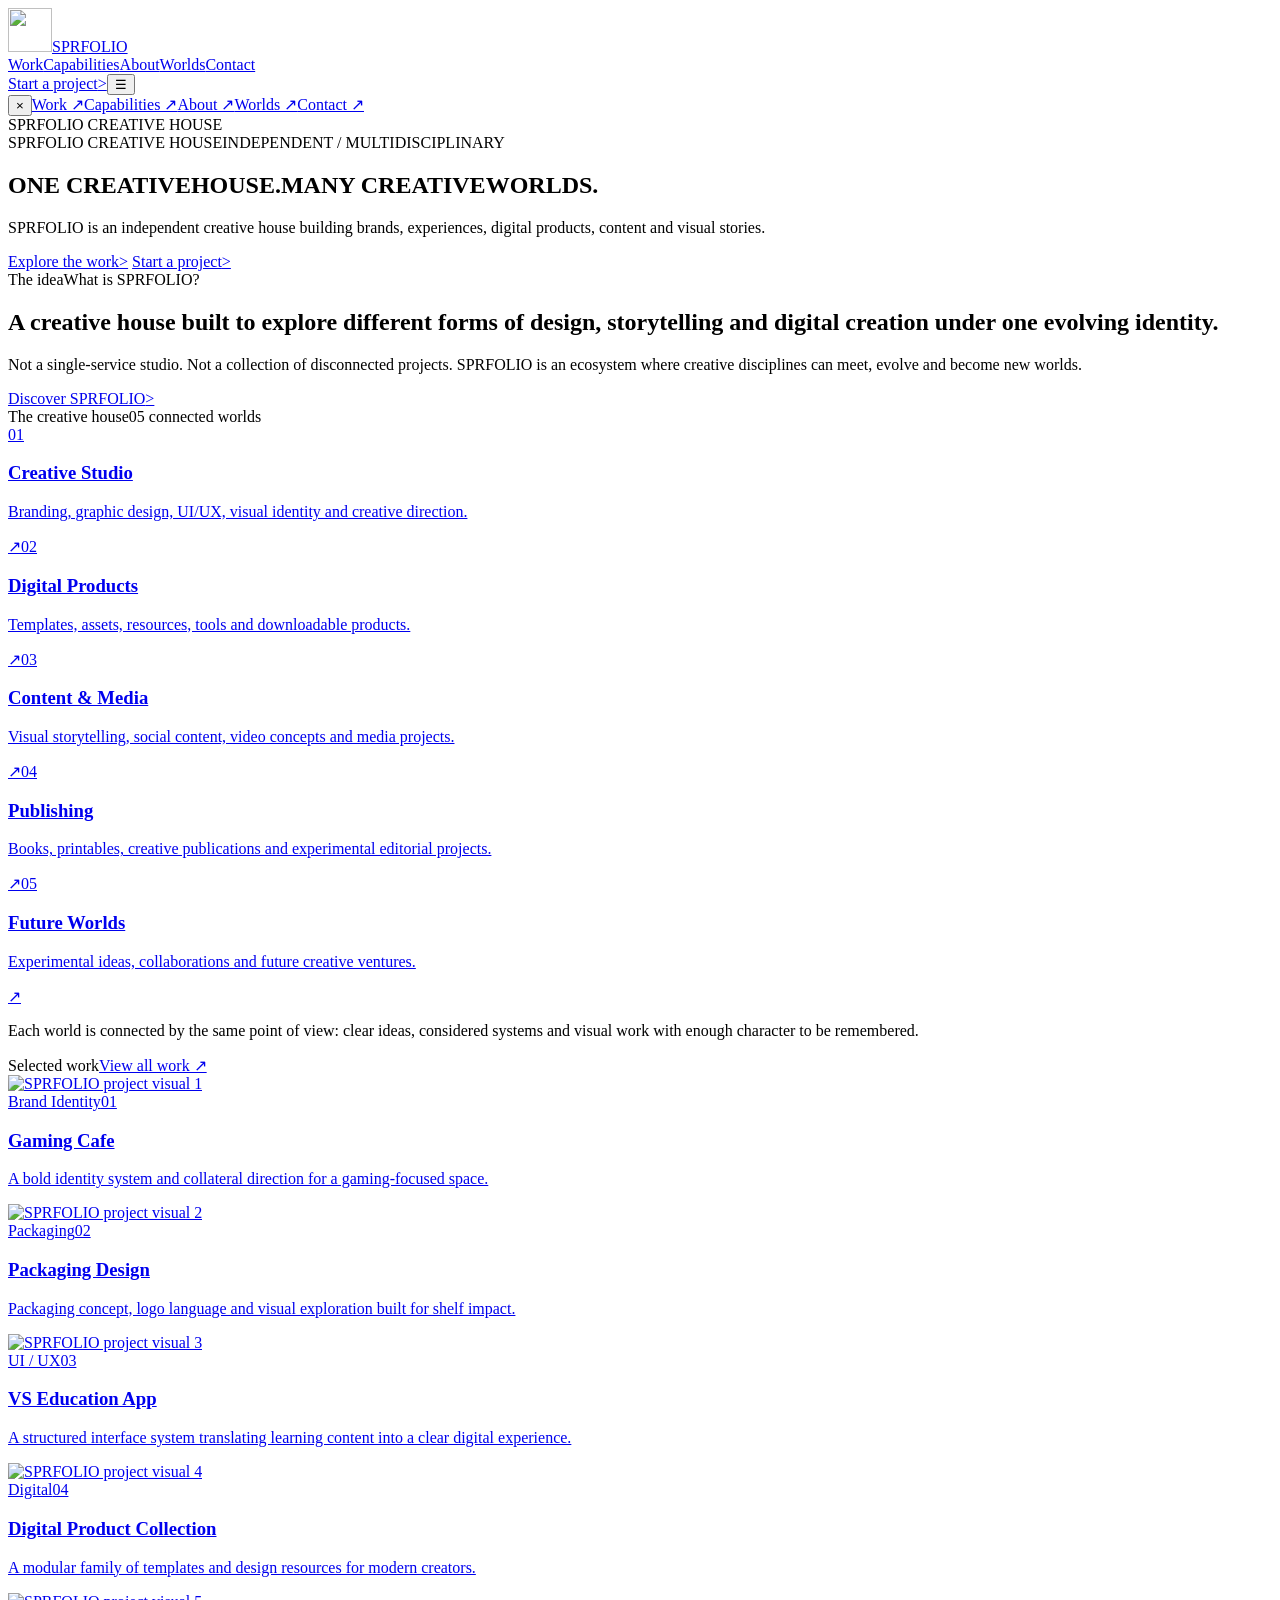
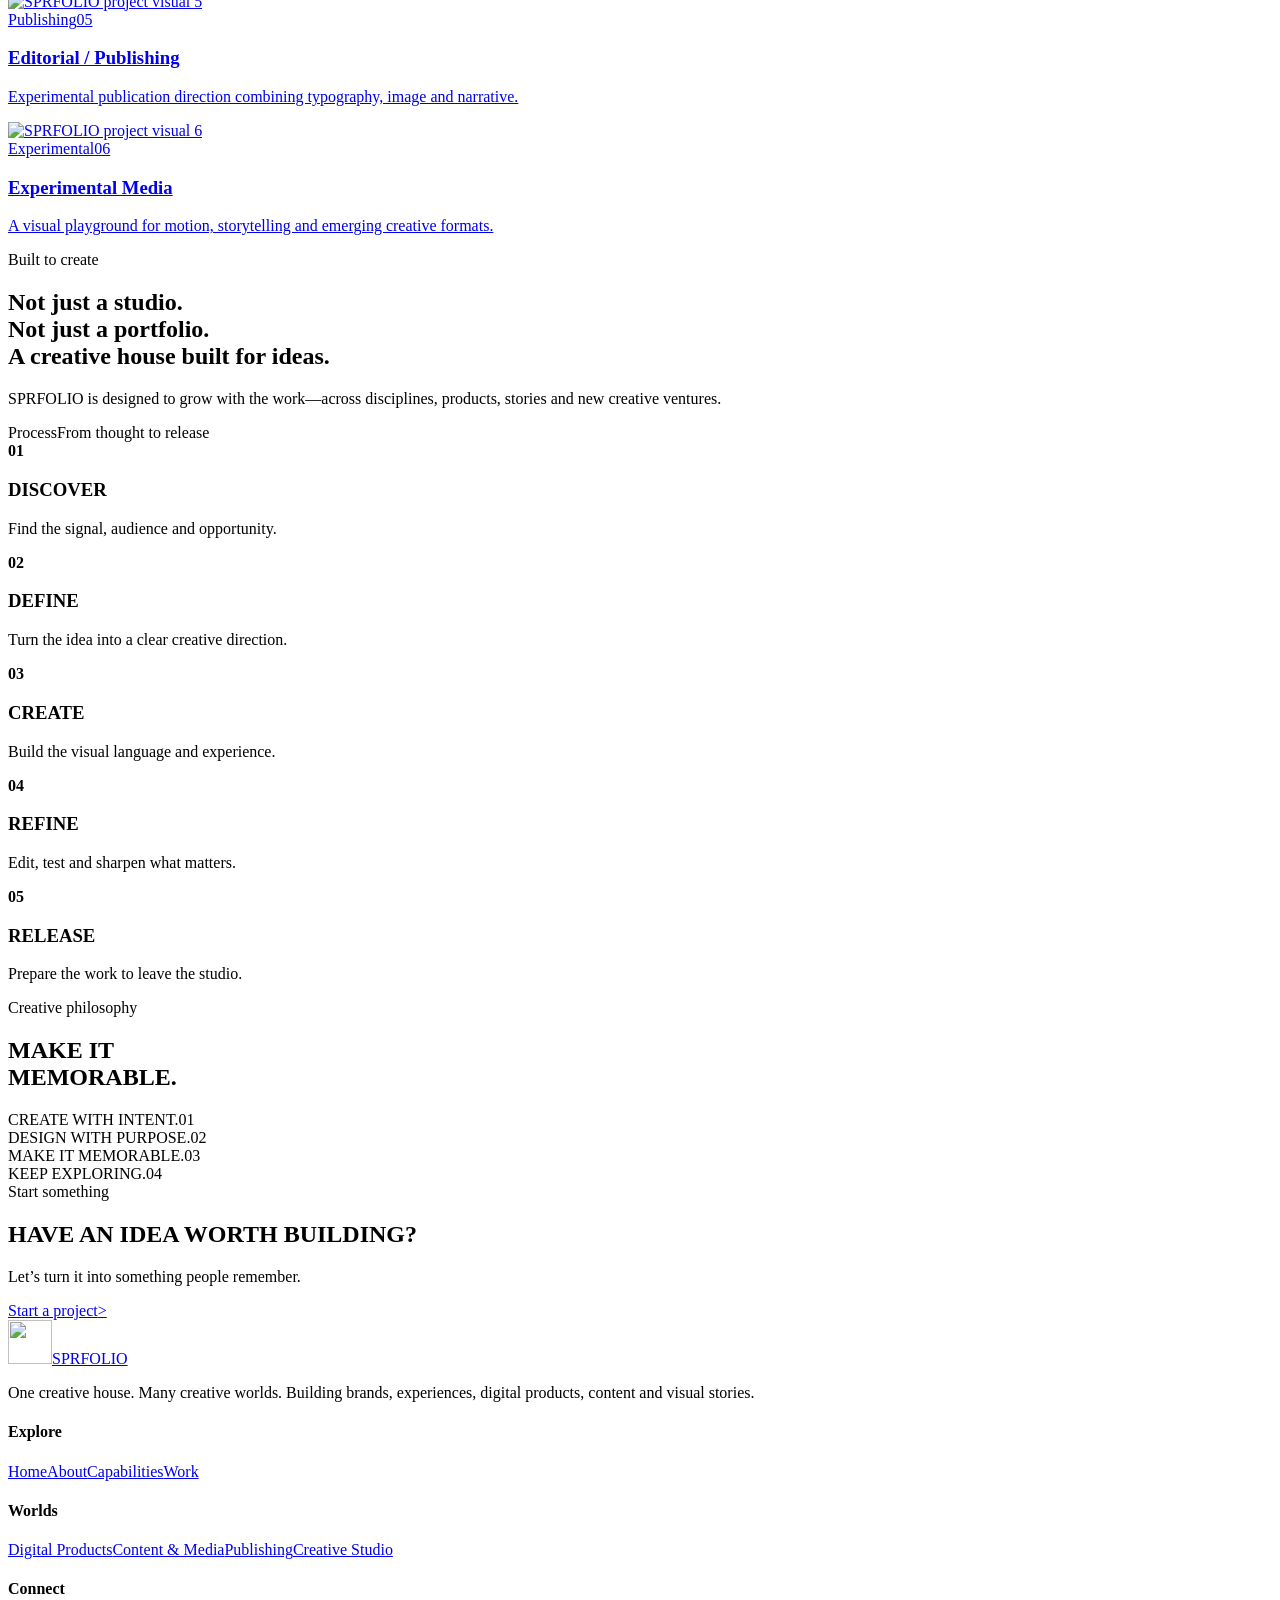
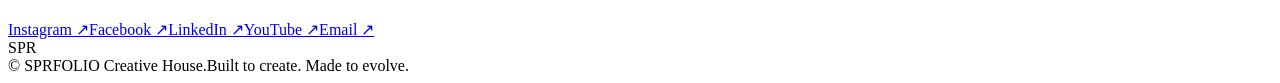
==== index.html @ c4e57b08 "Add files via upload" ====
<!doctype html><html lang="en"><head><meta charset="utf-8"><meta name="viewport" content="width=device-width,initial-scale=1"><meta name="color-scheme" content="light"><title>SPRFOLIO Creative House — Design, Digital, Content & Creative</title><meta name="description" content="SPRFOLIO is an independent creative house exploring branding, design, digital products, content, media and publishing."><meta property="og:title" content="SPRFOLIO Creative House — Design, Digital, Content & Creative"><meta property="og:description" content="SPRFOLIO is an independent creative house exploring branding, design, digital products, content, media and publishing."><meta property="og:type" content="website"><meta name="theme-color" content="#f6f2e9"><link rel="icon" type="image/png" href="assets/sprfolio-logo.png"><link rel="stylesheet" href="css/style.css"><link rel="stylesheet" href="css/responsive.css"><link rel="stylesheet" href="css/animations.css"><link rel="stylesheet" href="css/portfolio-theme.css"></head><body><header class="site-header"><div class="container"><nav class="nav-shell" aria-label="Primary navigation"><a class="brand" href="index.html" aria-label="SPRFOLIO home"><span class="brand-mark"><img src="assets/sprfolio-logo.png" alt="" width="44" height="44"></span><span>SPRFOLIO</span></a><div class="nav-links"><a href="work.html">Work</a><a href="services.html">Capabilities</a><a href="about.html">About</a><a href="digital-products.html">Worlds</a><a href="contact.html">Contact</a></div><a class="nav-cta" href="contact.html"><span>Start a project</span><span class="button-arrow" aria-hidden="true">&gt;</span></a><button class="menu-toggle" type="button" aria-controls="mobile-navigation" aria-label="Open navigation" aria-expanded="false">☰</button></nav></div></header><div class="menu-overlay" inert id="mobile-navigation" aria-label="Mobile navigation" aria-hidden="true"><button class="menu-close" type="button" aria-label="Close navigation"><span aria-hidden="true">×</span></button><a href="work.html">Work ↗</a><a href="services.html">Capabilities ↗</a><a href="about.html">About ↗</a><a href="digital-products.html">Worlds ↗</a><a href="contact.html">Contact ↗</a><div class="menu-small"><span>SPRFOLIO CREATIVE HOUSE</span><span data-email></span></div></div>
<main>
<section class="hero"><div class="hero-index" aria-hidden="true"><span class="hero-node"></span></div><div class="container"><div class="hero-copy"><div class="hero-meta"><span class="eyebrow">SPRFOLIO CREATIVE HOUSE</span><span class="eyebrow">INDEPENDENT / MULTIDISCIPLINARY</span></div><h1 class="display hero-title reveal"><span>ONE CREATIVE</span><span class="offset">HOUSE.</span><span>MANY CREATIVE</span><span class="offset">WORLDS.</span></h1><div class="hero-bottom reveal"><p class="hero-desc">SPRFOLIO is an independent creative house building brands, experiences, digital products, content and visual stories.</p><div><a class="button" href="work.html"><span>Explore the work</span><span class="button-arrow" aria-hidden="true">&gt;</span></a> <a class="button secondary" href="contact.html"><span>Start a project</span><span class="button-arrow" aria-hidden="true">&gt;</span></a></div></div></div></div></section>
<section class="section"><div class="container"><div class="kicker-row"><span class="eyebrow">The idea</span><span class="eyebrow">What is SPRFOLIO?</span></div><div class="section-heading reveal"><h2 class="headline">A creative house built to explore different forms of design, storytelling and digital creation under one evolving identity.</h2><p>Not a single-service studio. Not a collection of disconnected projects. SPRFOLIO is an ecosystem where creative disciplines can meet, evolve and become new worlds.</p><a class="button secondary" href="about.html"><span>Discover SPRFOLIO</span><span class="button-arrow" aria-hidden="true">&gt;</span></a></div></div></section>
<section class="section"><div class="container"><div class="kicker-row"><span class="eyebrow">The creative house</span><span class="eyebrow">05 connected worlds</span></div><div class="world-grid reveal"><a class="world" data-index="01" href="services.html"><span class="world-number">01</span><h3>Creative Studio</h3><p>Branding, graphic design, UI/UX, visual identity and creative direction.</p><span class="world-link">↗</span></a><a class="world" data-index="02" href="digital-products.html"><span class="world-number">02</span><h3>Digital Products</h3><p>Templates, assets, resources, tools and downloadable products.</p><span class="world-link">↗</span></a><a class="world" data-index="03" href="content-media.html"><span class="world-number">03</span><h3>Content & Media</h3><p>Visual storytelling, social content, video concepts and media projects.</p><span class="world-link">↗</span></a><a class="world" data-index="04" href="publishing.html"><span class="world-number">04</span><h3>Publishing</h3><p>Books, printables, creative publications and experimental editorial projects.</p><span class="world-link">↗</span></a><a class="world" data-index="05" href="about.html"><span class="world-number">05</span><h3>Future Worlds</h3><p>Experimental ideas, collaborations and future creative ventures.</p><span class="world-link">↗</span></a></div></div></section>
<section class="section section-note-wrap"><div class="container"><div class="section-note"><p>Each world is connected by the same point of view: clear ideas, considered systems and visual work with enough character to be remembered.</p></div></div></section>
<section class="section"><div class="container"><div class="kicker-row"><span class="eyebrow">Selected work</span><a class="eyebrow" href="work.html">View all work ↗</a></div><div class="work-grid reveal"><a class="project" href="work.html"><div class="project-visual"><img src="assets/work/gaming-cafe.svg" alt="SPRFOLIO project visual 1"></div><div class="project-top"><span class="label">Brand Identity</span><span class="label">01</span></div><div class="project-content"><h3>Gaming Cafe</h3><p>A bold identity system and collateral direction for a gaming-focused space.</p></div></a><a class="project" href="work.html"><div class="project-visual"><img src="assets/work/packaging.svg" alt="SPRFOLIO project visual 2"></div><div class="project-top"><span class="label">Packaging</span><span class="label">02</span></div><div class="project-content"><h3>Packaging Design</h3><p>Packaging concept, logo language and visual exploration built for shelf impact.</p></div></a><a class="project" href="work.html"><div class="project-visual"><img src="assets/work/vs-education.svg" alt="SPRFOLIO project visual 3"></div><div class="project-top"><span class="label">UI / UX</span><span class="label">03</span></div><div class="project-content"><h3>VS Education App</h3><p>A structured interface system translating learning content into a clear digital experience.</p></div></a><a class="project" href="work.html"><div class="project-visual"><img src="assets/work/digital-product.svg" alt="SPRFOLIO project visual 4"></div><div class="project-top"><span class="label">Digital</span><span class="label">04</span></div><div class="project-content"><h3>Digital Product Collection</h3><p>A modular family of templates and design resources for modern creators.</p></div></a><a class="project" href="work.html"><div class="project-visual"><img src="assets/work/publishing.svg" alt="SPRFOLIO project visual 5"></div><div class="project-top"><span class="label">Publishing</span><span class="label">05</span></div><div class="project-content"><h3>Editorial / Publishing</h3><p>Experimental publication direction combining typography, image and narrative.</p></div></a><a class="project" href="work.html"><div class="project-visual"><img src="assets/work/experimental.svg" alt="SPRFOLIO project visual 6"></div><div class="project-top"><span class="label">Experimental</span><span class="label">06</span></div><div class="project-content"><h3>Experimental Media</h3><p>A visual playground for motion, storytelling and emerging creative formats.</p></div></a></div></div></section>
<section class="statement"><div class="container"><span class="eyebrow">Built to create</span><h2>Not just a studio.<br>Not just a portfolio.<br>A creative house built for ideas.</h2><p>SPRFOLIO is designed to grow with the work—across disciplines, products, stories and new creative ventures.</p></div></section>
<section class="section"><div class="container"><div class="kicker-row"><span class="eyebrow">Process</span><span class="eyebrow">From thought to release</span></div><div class="process reveal"><div class="process-step"><strong>01</strong><h3>DISCOVER</h3><p>Find the signal, audience and opportunity.</p></div><div class="process-step"><strong>02</strong><h3>DEFINE</h3><p>Turn the idea into a clear creative direction.</p></div><div class="process-step"><strong>03</strong><h3>CREATE</h3><p>Build the visual language and experience.</p></div><div class="process-step"><strong>04</strong><h3>REFINE</h3><p>Edit, test and sharpen what matters.</p></div><div class="process-step"><strong>05</strong><h3>RELEASE</h3><p>Prepare the work to leave the studio.</p></div></div></div></section>
<section class="section"><div class="container"><div class="principles"><div><span class="eyebrow">Creative philosophy</span><h2 class="headline principle-heading">MAKE IT<br>MEMORABLE.</h2></div><div class="principle-list reveal"><div class="principle">CREATE WITH INTENT.<span>01</span></div><div class="principle">DESIGN WITH PURPOSE.<span>02</span></div><div class="principle">MAKE IT MEMORABLE.<span>03</span></div><div class="principle">KEEP EXPLORING.<span>04</span></div></div></div></div></section>
<section class="cta"><div class="container"><div class="cta-inner"><div><span class="eyebrow">Start something</span><h2>HAVE AN IDEA WORTH BUILDING?</h2></div><div><p>Let’s turn it into something people remember.</p><a class="button" href="contact.html"><span>Start a project</span><span class="button-arrow" aria-hidden="true">&gt;</span></a></div></div></div></section></main><footer class="site-footer"><div class="container"><div class="footer-grid"><div class="footer-brand"><a class="brand" href="index.html"><span class="brand-mark"><img src="assets/sprfolio-logo.png" alt="" width="44" height="44"></span><span>SPRFOLIO</span></a><p>One creative house. Many creative worlds. Building brands, experiences, digital products, content and visual stories.</p></div><div class="footer-col"><h4>Explore</h4><a href="index.html">Home</a><a href="about.html">About</a><a href="services.html">Capabilities</a><a href="work.html">Work</a></div><div class="footer-col"><h4>Worlds</h4><a href="digital-products.html">Digital Products</a><a href="content-media.html">Content & Media</a><a href="publishing.html">Publishing</a><a href="services.html">Creative Studio</a></div><div class="footer-col"><h4>Connect</h4><a data-social="instagram" href="https://www.instagram.com/sprfolio/" target="_blank" rel="noopener noreferrer" aria-label="SPRFOLIO on Instagram (@sprfolio)">Instagram ↗</a><a data-social="facebook" href="https://www.facebook.com/profile.php?id=61594658203711" target="_blank" rel="noopener noreferrer">Facebook ↗</a><a data-social="linkedin" href="https://www.linkedin.com/in/spr-folio-50094443b/" target="_blank" rel="noopener noreferrer">LinkedIn ↗</a><a data-social="youtube" href="https://www.youtube.com/@SPRFOLIO" target="_blank" rel="noopener noreferrer">YouTube ↗</a><a href="mailto:thesprfolio@gmail.com" data-email aria-label="Email SPRFOLIO">Email ↗</a></div></div><div class="footer-signature" aria-hidden="true">SPR</div><div class="footer-bottom"><span>© <span data-year></span> SPRFOLIO Creative House.</span><span>Built to create. Made to evolve.</span></div></div></footer>
<script src="js/main.js" defer></script><script src="js/navigation.js" defer></script></body></html>
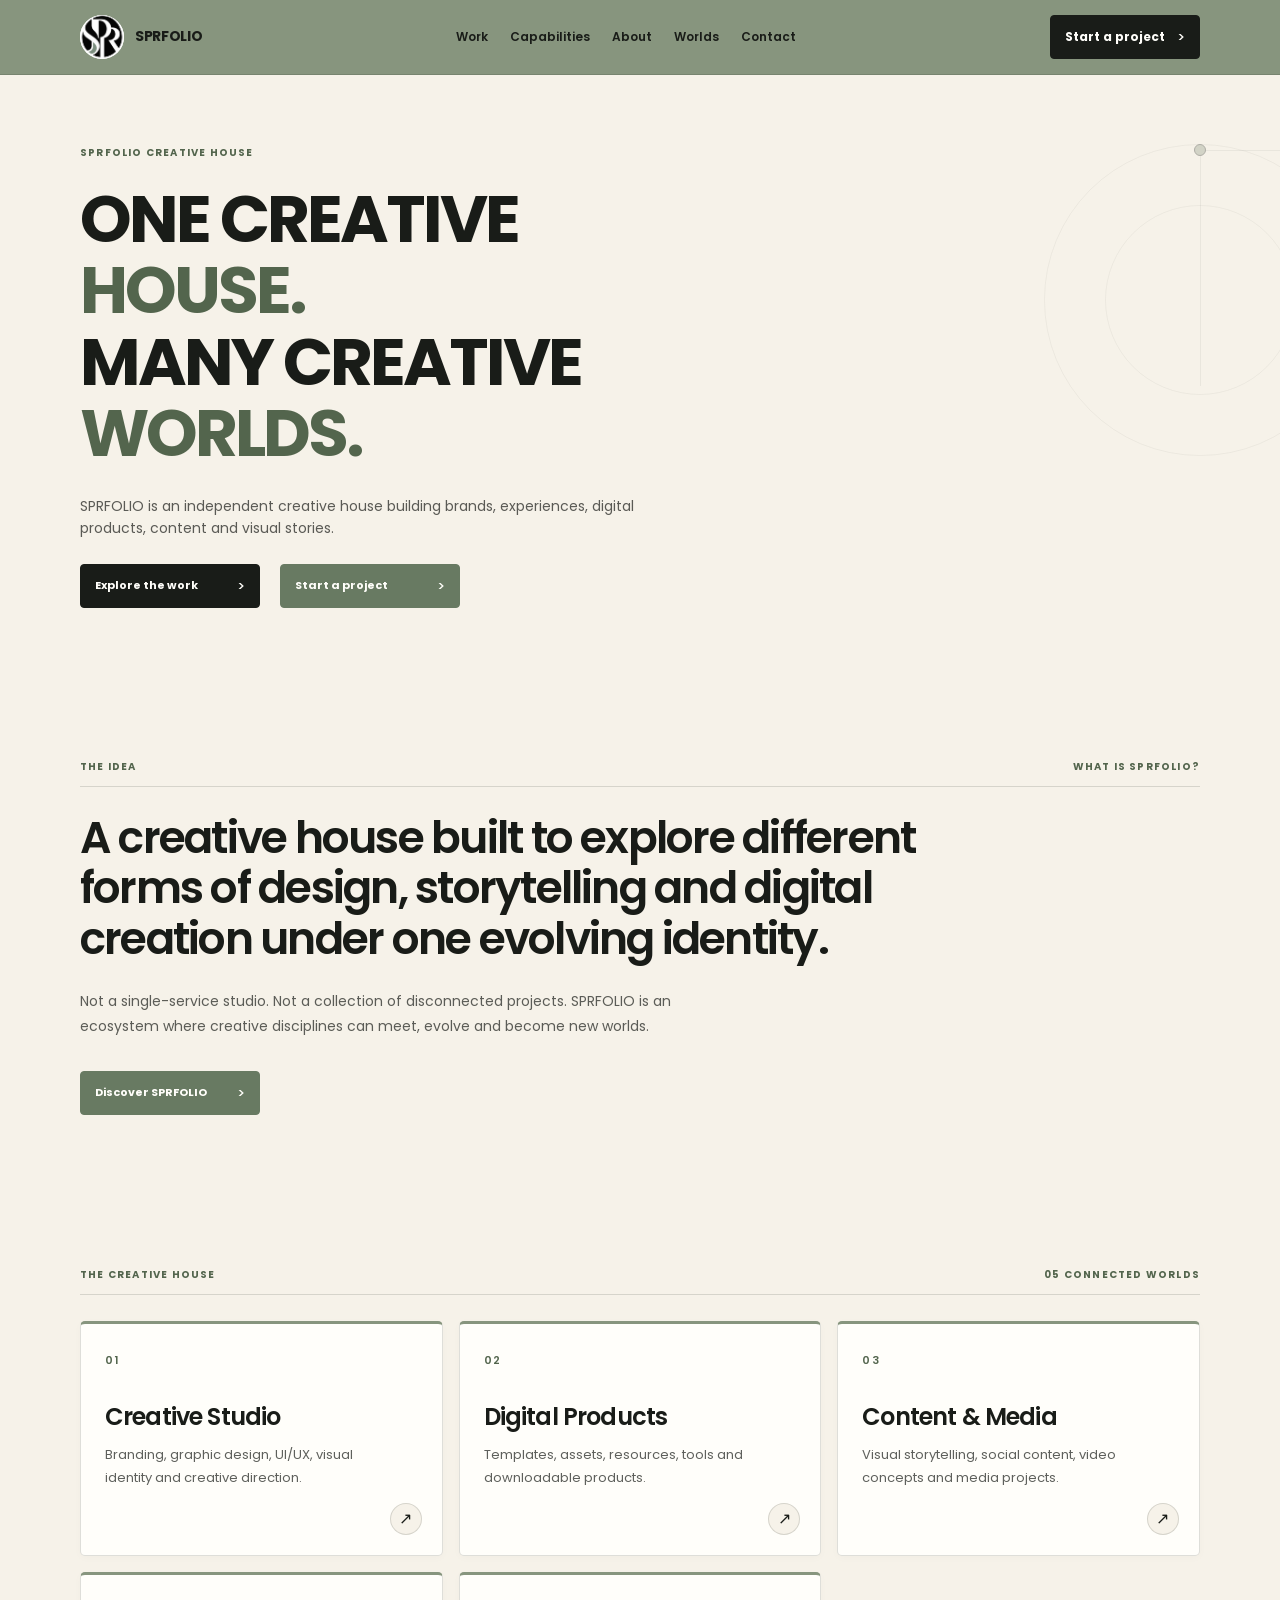
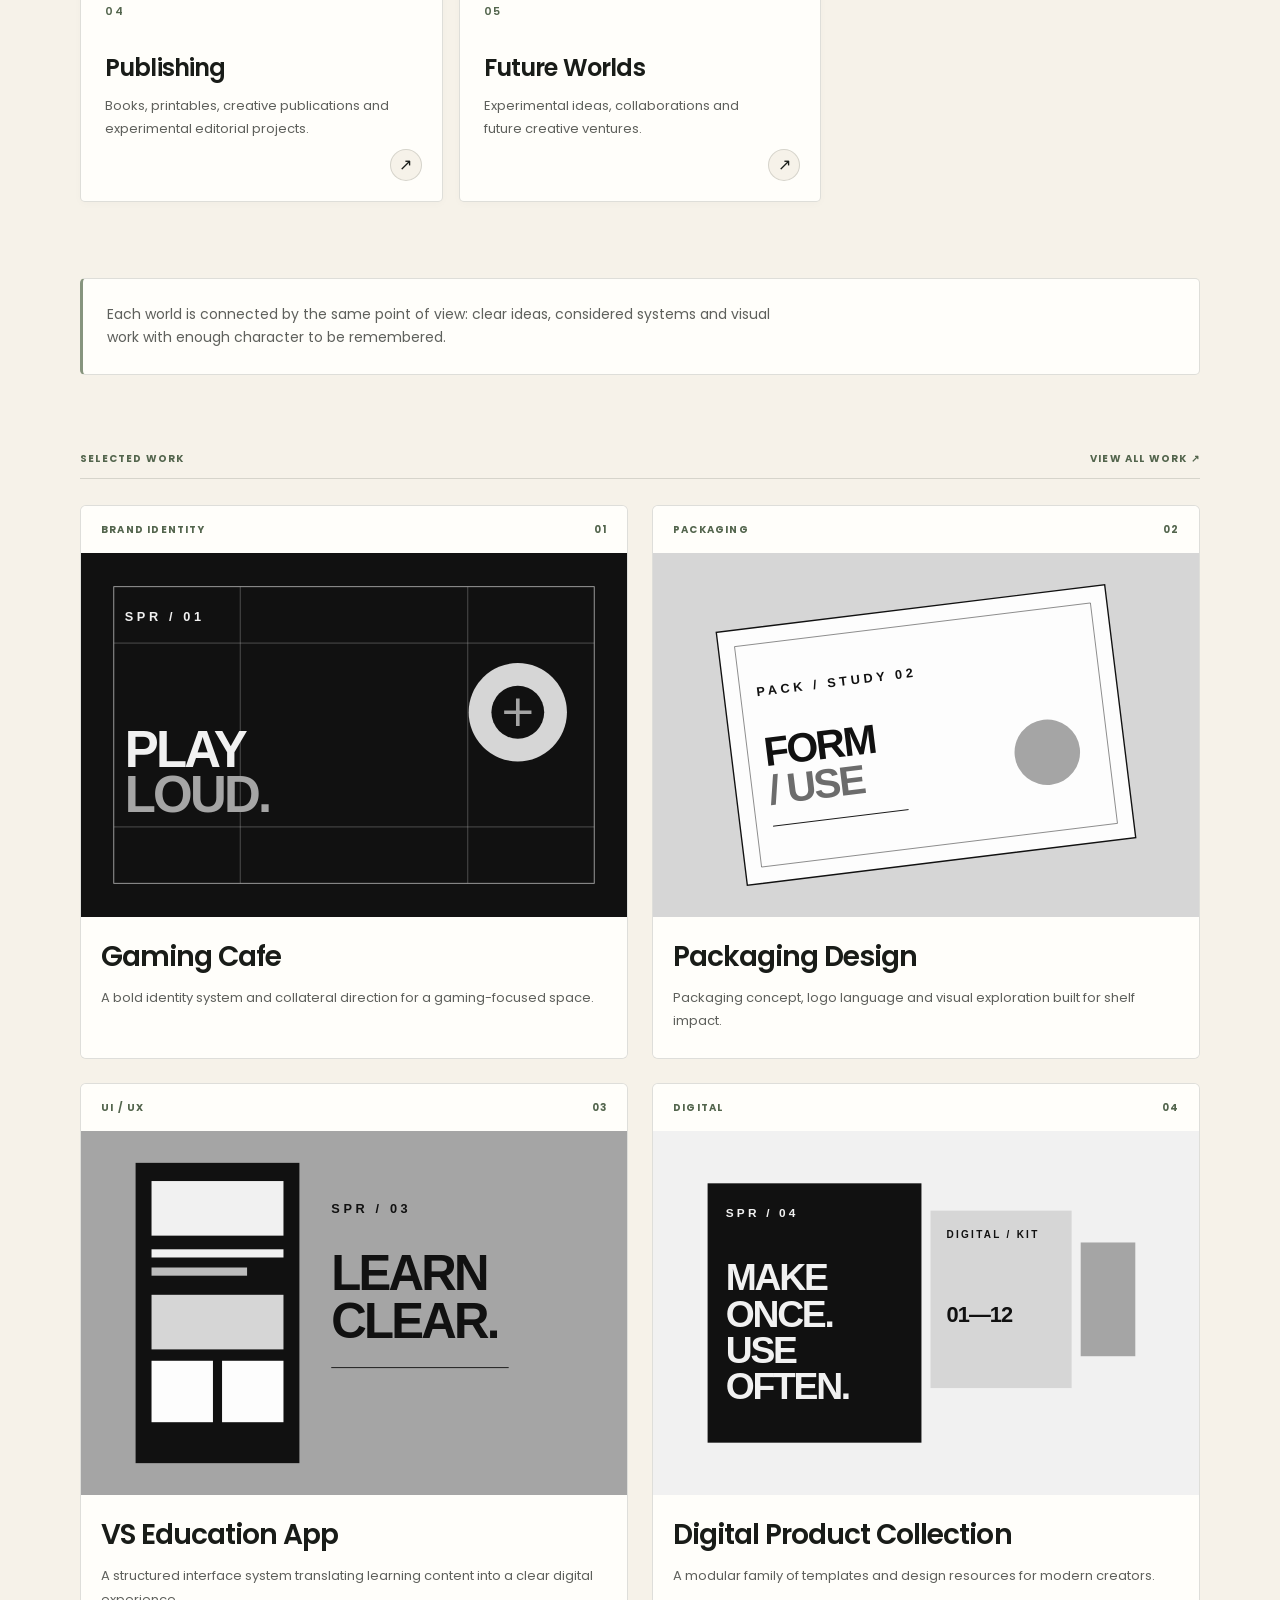
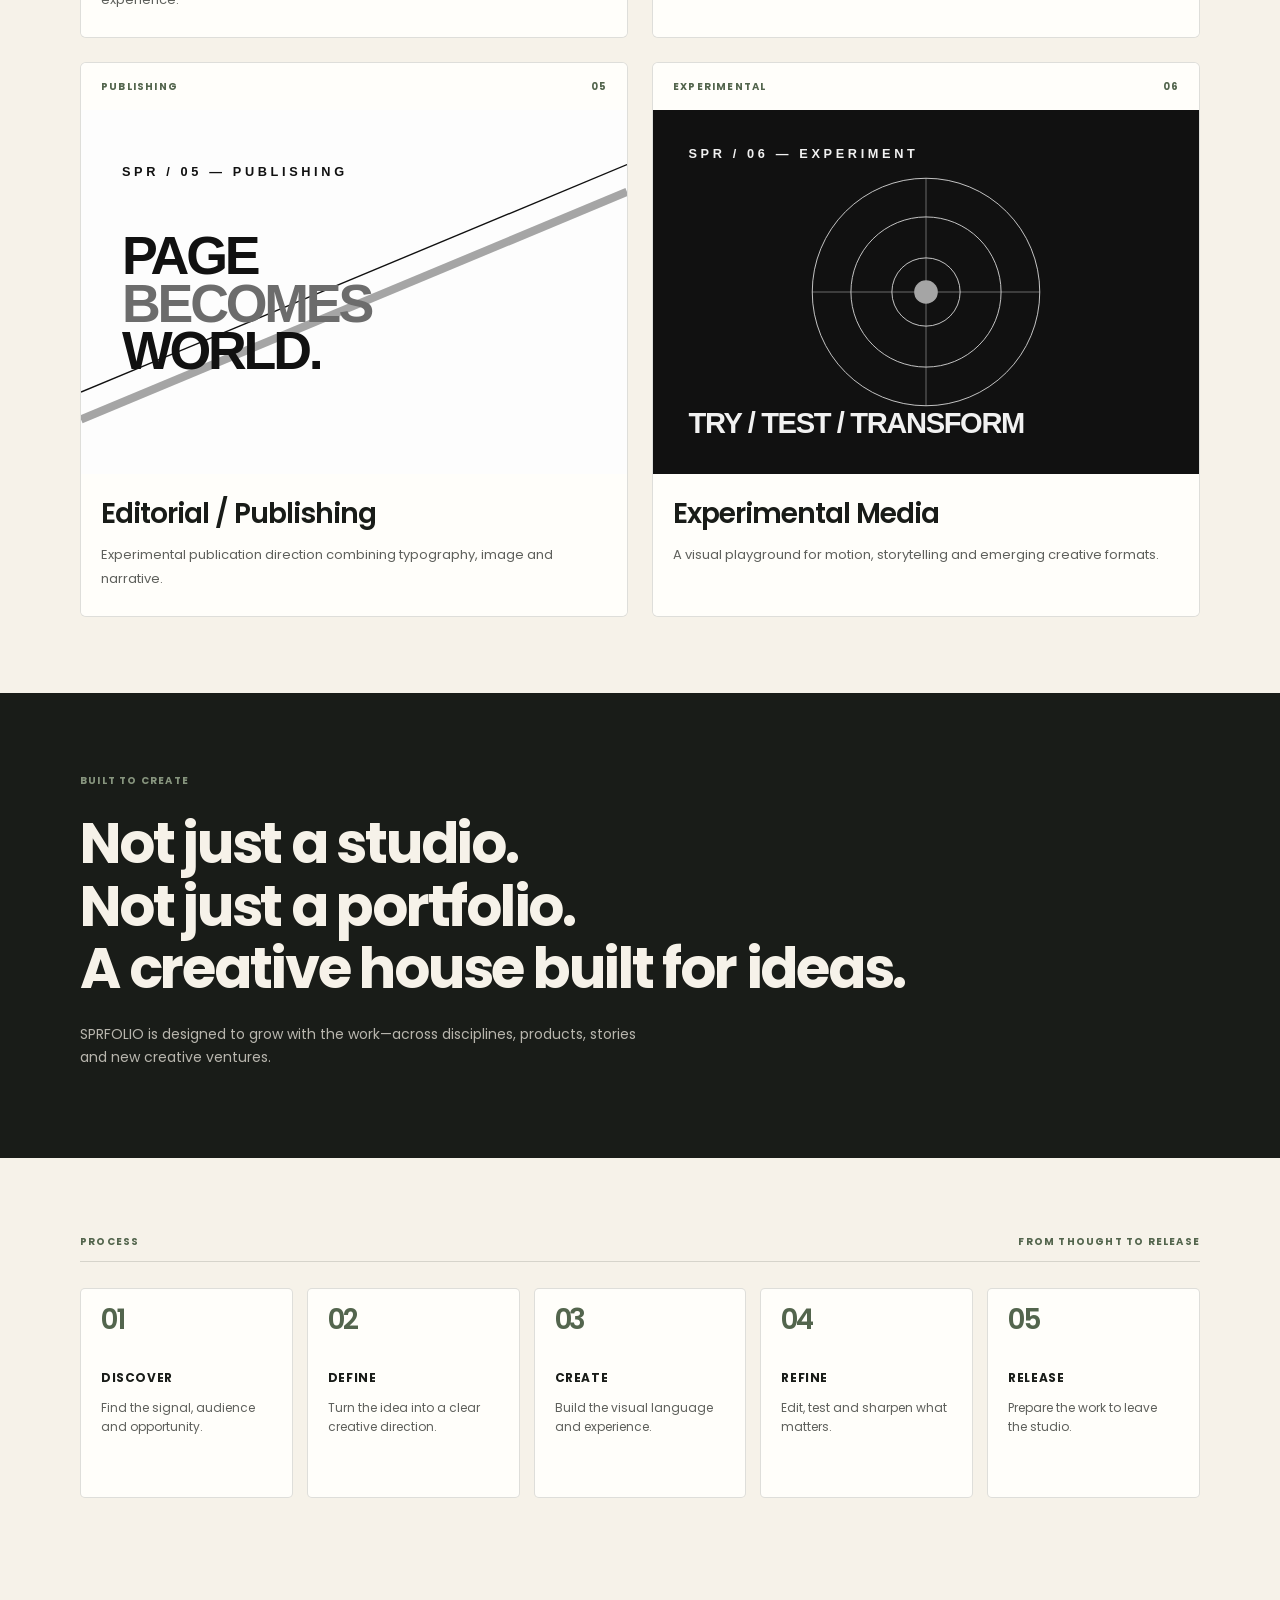
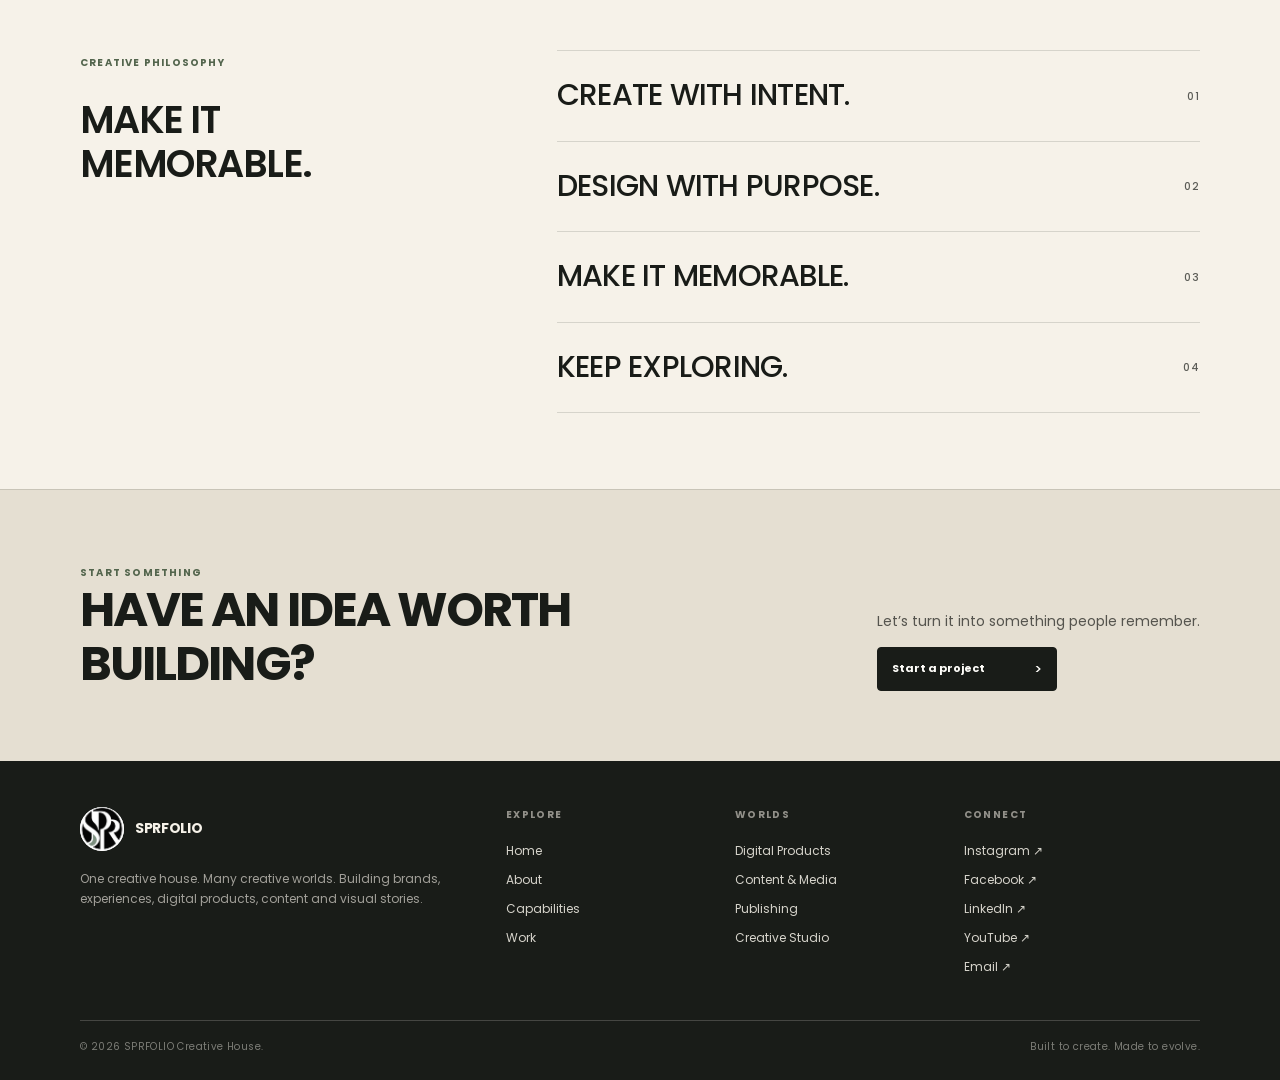
==== commit 38ddcd2a: "Add files via upload" ====
--- a/index.html
+++ b/index.html
@@ -1,4 +1,4 @@
-<!doctype html><html lang="en"><head><meta charset="utf-8"><meta name="viewport" content="width=device-width,initial-scale=1"><meta name="color-scheme" content="light"><title>SPRFOLIO Creative House — Design, Digital, Content & Creative</title><meta name="description" content="SPRFOLIO is an independent creative house exploring branding, design, digital products, content, media and publishing."><meta property="og:title" content="SPRFOLIO Creative House — Design, Digital, Content & Creative"><meta property="og:description" content="SPRFOLIO is an independent creative house exploring branding, design, digital products, content, media and publishing."><meta property="og:type" content="website"><meta name="theme-color" content="#f6f2e9"><link rel="icon" type="image/png" href="assets/sprfolio-logo.png"><link rel="stylesheet" href="css/style.css"><link rel="stylesheet" href="css/responsive.css"><link rel="stylesheet" href="css/animations.css"><link rel="stylesheet" href="css/portfolio-theme.css"></head><body><header class="site-header"><div class="container"><nav class="nav-shell" aria-label="Primary navigation"><a class="brand" href="index.html" aria-label="SPRFOLIO home"><span class="brand-mark"><img src="assets/sprfolio-logo.png" alt="" width="44" height="44"></span><span>SPRFOLIO</span></a><div class="nav-links"><a href="work.html">Work</a><a href="services.html">Capabilities</a><a href="about.html">About</a><a href="digital-products.html">Worlds</a><a href="contact.html">Contact</a></div><a class="nav-cta" href="contact.html"><span>Start a project</span><span class="button-arrow" aria-hidden="true">&gt;</span></a><button class="menu-toggle" type="button" aria-controls="mobile-navigation" aria-label="Open navigation" aria-expanded="false">☰</button></nav></div></header><div class="menu-overlay" inert id="mobile-navigation" aria-label="Mobile navigation" aria-hidden="true"><button class="menu-close" type="button" aria-label="Close navigation"><span aria-hidden="true">×</span></button><a href="work.html">Work ↗</a><a href="services.html">Capabilities ↗</a><a href="about.html">About ↗</a><a href="digital-products.html">Worlds ↗</a><a href="contact.html">Contact ↗</a><div class="menu-small"><span>SPRFOLIO CREATIVE HOUSE</span><span data-email></span></div></div>
+<!doctype html><html lang="en"><head><meta charset="utf-8"><meta name="viewport" content="width=device-width,initial-scale=1"><meta name="color-scheme" content="light"><title>SPRFOLIO Creative House — Design, Digital, Content & Creative</title><meta name="description" content="SPRFOLIO is an independent creative house exploring branding, design, digital products, content, media and publishing."><meta property="og:title" content="SPRFOLIO Creative House — Design, Digital, Content & Creative"><meta property="og:description" content="SPRFOLIO is an independent creative house exploring branding, design, digital products, content, media and publishing."><meta property="og:type" content="website"><meta name="theme-color" content="#f6f2e9"><link rel="icon" type="image/png" sizes="64x64" href="favicon/sprfolio-icon-v2.png"><link rel="shortcut icon" href="favicon.ico"><link rel="stylesheet" href="css/style.css"><link rel="stylesheet" href="css/responsive.css"><link rel="stylesheet" href="css/animations.css"><link rel="stylesheet" href="css/portfolio-theme.css"></head><body><header class="site-header"><div class="container"><nav class="nav-shell" aria-label="Primary navigation"><a class="brand" href="index.html" aria-label="SPRFOLIO home"><span class="brand-mark"><img src="assets/sprfolio-logo.png" alt="" width="44" height="44"></span><span>SPRFOLIO</span></a><div class="nav-links"><a href="work.html">Work</a><a href="services.html">Capabilities</a><a href="about.html">About</a><a href="digital-products.html">Worlds</a><a href="contact.html">Contact</a></div><a class="nav-cta" href="contact.html"><span>Start a project</span><span class="button-arrow" aria-hidden="true">&gt;</span></a><button class="menu-toggle" type="button" aria-controls="mobile-navigation" aria-label="Open navigation" aria-expanded="false">☰</button></nav></div></header><div class="menu-overlay" inert id="mobile-navigation" aria-label="Mobile navigation" aria-hidden="true"><button class="menu-close" type="button" aria-label="Close navigation"><span aria-hidden="true">×</span></button><a href="work.html">Work ↗</a><a href="services.html">Capabilities ↗</a><a href="about.html">About ↗</a><a href="digital-products.html">Worlds ↗</a><a href="contact.html">Contact ↗</a><div class="menu-small"><span>SPRFOLIO CREATIVE HOUSE</span><span data-email></span></div></div>
 <main>
 <section class="hero"><div class="hero-index" aria-hidden="true"><span class="hero-node"></span></div><div class="container"><div class="hero-copy"><div class="hero-meta"><span class="eyebrow">SPRFOLIO CREATIVE HOUSE</span><span class="eyebrow">INDEPENDENT / MULTIDISCIPLINARY</span></div><h1 class="display hero-title reveal"><span>ONE CREATIVE</span><span class="offset">HOUSE.</span><span>MANY CREATIVE</span><span class="offset">WORLDS.</span></h1><div class="hero-bottom reveal"><p class="hero-desc">SPRFOLIO is an independent creative house building brands, experiences, digital products, content and visual stories.</p><div><a class="button" href="work.html"><span>Explore the work</span><span class="button-arrow" aria-hidden="true">&gt;</span></a> <a class="button secondary" href="contact.html"><span>Start a project</span><span class="button-arrow" aria-hidden="true">&gt;</span></a></div></div></div></div></section>
 <section class="section"><div class="container"><div class="kicker-row"><span class="eyebrow">The idea</span><span class="eyebrow">What is SPRFOLIO?</span></div><div class="section-heading reveal"><h2 class="headline">A creative house built to explore different forms of design, storytelling and digital creation under one evolving identity.</h2><p>Not a single-service studio. Not a collection of disconnected projects. SPRFOLIO is an ecosystem where creative disciplines can meet, evolve and become new worlds.</p><a class="button secondary" href="about.html"><span>Discover SPRFOLIO</span><span class="button-arrow" aria-hidden="true">&gt;</span></a></div></div></section>
--- a/css/style.css
+++ b/css/style.css
@@ -0,0 +1,206 @@
+@font-face{font-family:'Inter';src:url('../assets/fonts/woff2/Inter-Regular.woff2') format('woff2');font-weight:400;font-style:normal;font-display:swap}
+@font-face{font-family:'Inter';src:url('../assets/fonts/woff2/Inter-Medium.woff2') format('woff2');font-weight:500;font-style:normal;font-display:swap}
+@font-face{font-family:'Inter';src:url('../assets/fonts/woff2/Inter-SemiBold.woff2') format('woff2');font-weight:600;font-style:normal;font-display:swap}
+@font-face{font-family:'Inter';src:url('../assets/fonts/woff2/Inter-Bold.woff2') format('woff2');font-weight:700;font-style:normal;font-display:swap}
+@font-face{font-family:'Inter';src:url('../assets/fonts/woff2/Inter-ExtraBold.woff2') format('woff2');font-weight:800;font-style:normal;font-display:swap}
+
+:root{
+  --ink:#10110f;
+  --paper:#f5f1e8;
+  --white:#fffdf8;
+  --beige:#ded5c3;
+  --beige-deep:#c8bba4;
+  --sage:#9eaa8f;
+  --sage-deep:#64705a;
+  --muted:rgba(16,17,15,.62);
+  --line:rgba(16,17,15,.18);
+  --line-dark:rgba(245,241,232,.2);
+  --max:1440px;
+  --ease:cubic-bezier(.2,.75,.2,1);
+  --radius:0;
+  --font-primary:'Inter',sans-serif;
+  --space-xs:.5rem;
+  --space-sm:1rem;
+  --space-md:1.5rem;
+  --space-lg:2.5rem;
+  --space-xl:5rem;
+}
+
+*{box-sizing:border-box}
+html{scroll-behavior:smooth;background:var(--paper)}
+body{margin:0;background:var(--paper);color:var(--ink);font-family:var(--font-primary);line-height:1.55;overflow-x:hidden}
+::selection{background:var(--sage);color:var(--ink)}
+a{color:inherit;text-decoration:none}
+button,input,select,textarea,option{font:inherit}
+button{cursor:pointer}
+.container{width:min(calc(100% - 64px),var(--max));margin-inline:auto}
+.eyebrow,.label{font-size:.67rem;line-height:1.2;letter-spacing:.16em;text-transform:uppercase;font-weight:700;color:var(--muted)}
+.display{font-size:clamp(3.7rem,8.4vw,9.4rem);line-height:.86;letter-spacing:-.072em;margin:0;font-weight:600}
+.headline{font-size:clamp(2.65rem,6.1vw,6.8rem);line-height:.92;letter-spacing:-.062em;margin:0;font-weight:600}
+.section{padding:clamp(90px,11vw,170px) 0}
+.rule{height:1px;background:var(--line)}
+.accent{color:var(--sage-deep)}
+
+/* Brand / navigation */
+.site-header{position:fixed;z-index:40;top:0;left:0;right:0;padding:18px 0;pointer-events:none;transform:translateY(0);transition:transform .42s var(--ease),opacity .42s ease;will-change:transform}.site-header.is-hidden{transform:translateY(calc(-100% - 24px));opacity:0}
+.nav-shell{pointer-events:auto;display:flex;align-items:center;justify-content:space-between;min-height:58px;padding:8px 0;border-bottom:1px solid transparent;transition:background .3s ease,border-color .3s ease,box-shadow .3s ease}.site-header.is-scrolled .nav-shell{padding:8px 12px;border-color:var(--line);background:rgba(245,241,232,.9);backdrop-filter:blur(16px);-webkit-backdrop-filter:blur(16px);box-shadow:0 10px 30px rgba(16,17,15,.05)}
+.brand{display:flex;align-items:center;gap:11px;font-weight:700;letter-spacing:-.045em;font-size:1.05rem}
+.brand-mark{width:36px;height:36px;display:grid;place-items:center;border:1px solid var(--ink);font-size:.61rem;letter-spacing:-.09em;font-weight:700;position:relative;transform:rotate(-2deg)}
+.brand-mark::after{content:"";position:absolute;width:7px;height:7px;background:var(--sage);right:-4px;bottom:-4px}
+.nav-links{display:flex;gap:26px;align-items:center}
+.nav-links a{font-size:.67rem;letter-spacing:.13em;text-transform:uppercase;color:rgba(16,17,15,.72);transition:color .25s ease}
+.nav-links a:hover,.nav-links a[aria-current=page]{color:var(--ink)}
+.nav-cta,.button{display:inline-flex;align-items:center;justify-content:center;gap:12px;min-height:48px;padding:0 18px;border:1px solid var(--ink);background:var(--ink);color:var(--paper);font-size:.67rem;font-weight:700;letter-spacing:.11em;text-transform:uppercase;transition:transform .3s var(--ease),background .3s,color .3s,border-color .3s}
+.nav-cta:hover,.button:hover{transform:translateY(-3px);background:var(--sage);border-color:var(--sage);color:var(--ink)}
+.button.secondary{background:transparent;color:var(--ink);border-color:var(--line)}
+.button.secondary:hover{background:var(--white);border-color:var(--ink)}
+.menu-toggle{display:none;background:none;border:0;color:var(--ink);font-size:1.25rem;width:42px;height:42px}
+
+/* Hero: SPRFOLIO index / creative ecosystem */
+.hero{min-height:100svh;display:flex;align-items:flex-end;padding:165px 0 56px;position:relative;isolation:isolate;background:var(--paper);overflow:hidden}
+.hero::before{content:"SPR / INDEX";position:absolute;left:32px;top:130px;font-size:.58rem;line-height:1;letter-spacing:.15em;color:var(--muted);writing-mode:vertical-rl;pointer-events:none}
+.hero::after{content:"01 — 05";position:absolute;right:32px;bottom:58px;font-size:.58rem;line-height:1;letter-spacing:.15em;color:var(--muted);pointer-events:none}
+.hero-copy{max-width:1250px;width:100%}
+.hero-meta{display:flex;justify-content:space-between;gap:30px;margin-bottom:34px;padding-bottom:15px;border-bottom:1px solid var(--line)}
+.hero-meta span:last-child{text-align:right}
+.hero-title span{display:block}
+.hero-title .offset{margin-left:8vw}
+.hero-bottom{display:grid;grid-template-columns:1fr auto;align-items:end;gap:40px;margin-top:48px}
+.hero-desc{max-width:570px;color:rgba(16,17,15,.68);font-size:1rem;line-height:1.6}
+.hero-bottom .button+.button{margin-left:7px}
+.hero-index{position:absolute;z-index:-1;right:-5vw;top:20%;width:min(49vw,720px);height:min(49vw,720px);opacity:.72;pointer-events:none}
+.hero-index::before{content:"";position:absolute;inset:9%;border:1px solid var(--line);border-radius:50%}
+.hero-index::after{content:"";position:absolute;inset:25%;border:1px solid var(--line);border-radius:50%}
+.hero-node{position:absolute;left:50%;top:9%;width:12px;height:12px;background:var(--sage);border:1px solid var(--ink);transform:translateX(-50%)}
+.hero-node::before,.hero-node::after{content:"";position:absolute;background:var(--ink)}
+.hero-node::before{width:1px;height:230px;left:5px;top:11px;opacity:.18}
+.hero-node::after{height:1px;width:230px;left:11px;top:5px;opacity:.18}
+.hero-index-label{position:absolute;left:50%;top:50%;transform:translate(-50%,-50%);font-size:.64rem;letter-spacing:.15em;font-weight:700;white-space:nowrap}
+
+/* Editorial section rhythm */
+.kicker-row{display:flex;justify-content:space-between;gap:24px;margin-bottom:46px;padding-bottom:14px;border-bottom:1px solid var(--line)}
+.section-heading{max-width:1120px}
+.section-heading p{max-width:610px;color:var(--muted);font-size:1.02rem;margin:34px 0}
+
+/* Creative worlds = connected index, not cards */
+.world-grid{display:grid;grid-template-columns:repeat(12,1fr);border-top:1px solid var(--line);border-left:1px solid var(--line);position:relative}
+.world{min-height:360px;padding:24px;grid-column:span 4;border-right:1px solid var(--line);border-bottom:1px solid var(--line);position:relative;overflow:hidden;transition:background .35s ease,color .35s ease,transform .35s var(--ease)}
+.world:nth-child(4){grid-column:span 6;min-height:290px;background:var(--beige)}
+.world:nth-child(5){grid-column:span 6;min-height:290px;background:var(--sage)}
+.world:hover{background:var(--ink);color:var(--paper);transform:translateY(-4px);z-index:2}
+.world-number{font-size:.68rem;letter-spacing:.15em;color:var(--muted);font-weight:700}
+.world:hover .world-number{color:var(--sage)}
+.world h3{font-size:clamp(1.7rem,2.7vw,2.7rem);line-height:.95;letter-spacing:-.055em;margin:90px 0 12px;font-weight:600}
+.world p{color:var(--muted);font-size:.86rem;margin:0;max-width:290px}
+.world:hover p{color:rgba(245,241,232,.72)}
+.world-link{position:absolute;right:22px;bottom:20px;font-size:1.1rem}
+.world::after{content:attr(data-index);position:absolute;right:12px;bottom:-.22em;font-size:clamp(7rem,13vw,12rem);line-height:1;color:rgba(16,17,15,.055);font-weight:700;letter-spacing:-.12em;pointer-events:none}.world:hover::after{color:rgba(245,241,232,.08)}
+
+/* Work: authored project covers */
+.work-grid{display:grid;grid-template-columns:repeat(12,1fr);gap:22px}
+.project{grid-column:span 6;min-height:570px;background:var(--ink);color:var(--paper);border:0;position:relative;overflow:hidden;display:flex;flex-direction:column;justify-content:space-between;padding:18px;transition:transform .45s var(--ease),box-shadow .45s var(--ease)}
+.project:nth-child(3){grid-column:span 7}.project:nth-child(4){grid-column:span 5}.project:nth-child(5){grid-column:span 5}.project:nth-child(6){grid-column:span 7}
+.project:hover{transform:translateY(-5px);box-shadow:14px 14px 0 var(--sage)}
+.project-visual{position:absolute;inset:0;overflow:hidden;background:var(--ink)}
+.project-visual img{width:100%;height:100%;display:block;object-fit:cover;transition:transform .7s var(--ease);filter:saturate(.92)}
+.project:hover .project-visual img{transform:scale(1.025)}
+.project-visual::after{content:"";position:absolute;inset:0;background:linear-gradient(180deg,rgba(16,17,15,.2),transparent 35%,rgba(16,17,15,.72));pointer-events:none}
+.project-content,.project-top{position:relative;z-index:2}.project-top{display:flex;justify-content:space-between}.project-content{margin-top:auto;padding-right:70px}.project h3{font-size:clamp(2rem,3.4vw,3.7rem);line-height:.9;letter-spacing:-.065em;margin:8px 0;font-weight:600}.project p{max-width:430px;color:rgba(245,241,232,.82);margin:0}.project .label{color:var(--paper)}
+.project::after{content:"OPEN CASE / ↗";position:absolute;right:20px;bottom:20px;z-index:3;font-size:.61rem;letter-spacing:.14em;color:var(--paper);padding:8px 9px;border:1px solid rgba(245,241,232,.45);opacity:0;transform:translateY(8px);transition:.3s ease}.project:hover::after{opacity:1;transform:none}
+
+/* Signature statement */
+.statement{background:var(--ink);color:var(--paper);padding:clamp(100px,13vw,190px) 0;position:relative;overflow:hidden}
+.statement::after{content:"SPR";position:absolute;right:-.02em;bottom:-.24em;font-size:clamp(12rem,28vw,34rem);line-height:.65;color:rgba(158,170,143,.12);font-weight:700;letter-spacing:-.12em;pointer-events:none}
+.statement .eyebrow{color:var(--sage)}
+.statement h2{max-width:1150px;font-size:clamp(3.4rem,8vw,9.4rem);line-height:.83;letter-spacing:-.075em;margin:22px 0;position:relative;z-index:1}
+.statement p{max-width:570px;font-size:1.05rem;color:rgba(245,241,232,.72);position:relative;z-index:1}
+
+/* Process: editorial sequence, not service cards */
+.process{display:grid;grid-template-columns:repeat(5,1fr);border-top:2px solid var(--ink)}
+.process-step{padding:22px 18px 28px 0;min-height:205px;border-bottom:1px solid var(--line);position:relative;overflow:hidden}.process-step:not(:last-child){margin-right:18px;border-right:1px solid var(--line)}
+.process-step strong{display:block;font-size:3.8rem;line-height:.8;color:var(--beige-deep);letter-spacing:-.08em;font-weight:600}.process-step h3{font-size:1.05rem;margin:72px 0 0;font-weight:700;letter-spacing:.08em}.process-step p{color:var(--muted);font-size:.78rem;max-width:180px;margin:10px 0 0}.process-step::after{content:"↗";position:absolute;right:18px;top:25px;color:var(--muted)}.process-step:hover{background:transparent}.process-step:hover strong{color:var(--sage-deep)}
+
+/* Principles */
+.principles{display:grid;grid-template-columns:1fr 2fr;gap:80px}
+.principle-list{border-top:1px solid var(--line)}
+.principle{display:flex;align-items:center;justify-content:space-between;padding:24px 0;border-bottom:1px solid var(--line);font-size:clamp(1.9rem,4vw,4.8rem);letter-spacing:-.065em;font-weight:500;transition:padding .3s ease,color .3s ease}
+.principle:hover{padding-left:16px;color:var(--sage-deep)}
+.principle span{font-size:.65rem;color:var(--muted);letter-spacing:.1em}
+
+/* CTA / footer signature */
+.cta{padding:135px 0;border-top:1px solid var(--line);background:var(--beige)}
+.cta-inner{display:flex;justify-content:space-between;align-items:flex-end;gap:40px}
+.cta h2{font-size:clamp(3.1rem,7.4vw,8rem);line-height:.83;letter-spacing:-.075em;margin:0;max-width:1000px}
+.cta p{max-width:430px;color:rgba(16,17,15,.68)}
+.site-footer{background:var(--ink);color:var(--paper);padding:48px 0 30px;border-top:1px solid var(--ink)}
+.site-footer .brand-mark{border-color:var(--paper)}
+.site-footer .brand-mark::after{background:var(--sage)}
+.footer-grid{display:grid;grid-template-columns:2fr 1fr 1fr 1.2fr;gap:36px}
+.footer-brand p{color:rgba(245,241,232,.62);max-width:380px;margin-top:25px}
+.footer-signature{margin-top:100px;font-size:clamp(5rem,16vw,15rem);line-height:.65;letter-spacing:-.1em;font-weight:600;color:var(--paper);overflow:hidden}
+.footer-col h4{font-size:.63rem;letter-spacing:.14em;text-transform:uppercase;color:rgba(245,241,232,.55);margin:0 0 18px}
+.footer-col a{display:block;margin:9px 0;color:rgba(245,241,232,.86);font-size:.86rem;transition:color .25s ease,transform .25s ease}
+.footer-col a:hover{color:var(--sage);transform:translateX(4px)}
+.footer-bottom{margin-top:65px;padding-top:18px;border-top:1px solid var(--line-dark);display:flex;justify-content:space-between;color:rgba(245,241,232,.45);font-size:.68rem;letter-spacing:.04em}
+
+/* Interior pages */
+.page-hero{padding:185px 0 90px;border-bottom:1px solid var(--line);position:relative}
+.page-hero::after{content:"SPR / 00";position:absolute;right:32px;bottom:30px;font-size:.62rem;letter-spacing:.16em;color:var(--muted)}
+.page-hero .display{max-width:1200px;font-size:clamp(3.7rem,8vw,9.1rem)}
+.page-hero p{max-width:680px;color:var(--muted);font-size:1.05rem;margin:34px 0 0}
+.split{display:grid;grid-template-columns:1fr 2fr;gap:90px}
+.copy{max-width:780px}.copy h2{font-size:clamp(2.4rem,5.2vw,5.6rem);line-height:.9;letter-spacing:-.06em;margin:0 0 28px;font-weight:600}.copy p{color:rgba(16,17,15,.68);font-size:1.02rem}
+.cap-grid{display:grid;grid-template-columns:repeat(2,1fr);gap:1px;background:var(--line);border:1px solid var(--line)}
+.cap{background:var(--paper);padding:30px;min-height:280px;transition:background .3s ease}.cap:hover{background:var(--white)}
+.cap h3{font-size:1.55rem;margin:52px 0 16px;font-weight:600}.cap ul{padding:0;margin:0;list-style:none;color:var(--muted)}.cap li{padding:5px 0}
+.timeline{border-top:1px solid var(--line)}
+.timeline-row{display:grid;grid-template-columns:140px 1fr 2fr;gap:30px;padding:30px 0;border-bottom:1px solid var(--line)}.timeline-row p{color:var(--muted);margin:0}
+.universe{display:grid;grid-template-columns:repeat(4,1fr);gap:0;border-top:1px solid var(--line);border-left:1px solid var(--line)}
+.universe span{border-right:1px solid var(--line);border-bottom:1px solid var(--line);padding:24px;min-height:110px;display:flex;align-items:flex-end;font-size:1.05rem;transition:.3s}.universe span:hover{background:var(--sage);color:var(--ink)}
+
+/* Portfolio */
+.filter-bar{display:flex;flex-wrap:wrap;gap:7px;margin-bottom:30px}
+.filter{border:1px solid var(--line);background:transparent;color:var(--muted);padding:10px 13px;font-size:.62rem;letter-spacing:.1em;text-transform:uppercase;font-weight:700;transition:.25s}
+.filter.active,.filter:hover{background:var(--ink);border-color:var(--ink);color:var(--paper)}
+.portfolio-grid{display:grid;grid-template-columns:repeat(12,1fr);gap:16px}
+.portfolio-card{grid-column:span 4;border:0;border-top:1px solid var(--ink);background:transparent;min-height:500px;padding:14px 0 0;display:flex;flex-direction:column;transition:transform .35s var(--ease)}
+.field input:focus-visible,.field select:focus-visible,.field textarea:focus-visible{outline:2px solid var(--sage-deep);outline-offset:5px}.footer-col .social-pending,.contact-details .social-pending{display:block;margin:9px 0;color:rgba(245,241,232,.5);font-size:.86rem}.contact-details .social-pending{color:var(--ink);font-size:1.2rem;margin:8px 0}.social-pending{opacity:.55;cursor:default}.social-pending:hover{opacity:.45}.brand[aria-current="page"]{text-decoration:none}.filter:focus-visible,.button:focus-visible,.menu-toggle:focus-visible,.nav-links a:focus-visible,.nav-cta:focus-visible,.brand:focus-visible,.menu-overlay a:focus-visible,.footer-col a:focus-visible,.contact-details a:focus-visible{outline:2px solid var(--sage-deep);outline-offset:4px}.portfolio-card.hidden{display:none!important}.portfolio-card:nth-child(2n){grid-column:span 5}.portfolio-card:nth-child(3n){grid-column:span 3}.portfolio-card.hidden{display:none}.portfolio-card:hover{transform:translateY(-4px)}
+.portfolio-art{height:300px;margin-bottom:20px;background:var(--ink);position:relative;overflow:hidden}.portfolio-art img{width:100%;height:100%;display:block;object-fit:cover;transition:transform .65s var(--ease)}.portfolio-card:hover .portfolio-art img{transform:scale(1.02)}
+.portfolio-card h3{font-size:1.35rem;margin:8px 0;font-weight:600}.portfolio-card p{color:var(--muted);margin:0}.portfolio-meta{display:flex;justify-content:space-between;margin-top:auto;padding-top:20px}.portfolio-meta span{font-size:.62rem;letter-spacing:.1em;text-transform:uppercase;color:var(--muted)}
+
+/* Products / media / publishing */
+.product-grid,.media-grid{display:grid;grid-template-columns:repeat(3,1fr);gap:16px}.product,.media-card{border:1px solid var(--line);background:var(--white);padding:14px}.product-art,.media-art{height:350px;background:var(--ink);display:grid;place-items:center;position:relative;overflow:hidden}.product-art::before{content:"SPRFOLIO";font-size:clamp(2.2rem,5vw,5.5rem);font-weight:700;letter-spacing:-.09em;transform:rotate(-8deg);color:var(--paper)}.product-art::after{content:"DIGITAL / 01";position:absolute;left:16px;top:16px;font-size:.58rem;letter-spacing:.14em;color:var(--paper)}
+.product h3,.media-card h3{font-size:1.3rem;margin:18px 0 7px;font-weight:600}.product p,.media-card p{color:var(--muted);margin:0}.product-bottom{display:flex;justify-content:space-between;align-items:center;margin-top:20px}.price{color:var(--sage-deep);font-weight:700}.media-art{height:300px;background:var(--sage)}.media-art::after{content:"PLAY ↗";border:1px solid var(--ink);padding:12px;position:absolute;font-size:.62rem;letter-spacing:.12em}.media-card:nth-child(2) .media-art{background:var(--beige)}.media-card:nth-child(3) .media-art{background:var(--paper)}.media-card:nth-child(4) .media-art{background:var(--ink);color:var(--paper)}.media-card:nth-child(5) .media-art{background:var(--sage)}.media-card:nth-child(6) .media-art{background:var(--beige)}
+.publication-grid{display:grid;grid-template-columns:repeat(4,1fr);gap:16px}.publication{min-height:540px;border:1px solid var(--line);padding:14px;background:var(--white);display:flex;flex-direction:column;justify-content:space-between}.cover{flex:1;display:flex;align-items:flex-end;padding:22px;background:var(--beige);color:var(--ink);min-height:440px;position:relative;overflow:hidden}.cover::before{content:"SPRFOLIO / EDITION";position:absolute;top:20px;left:20px;font-size:.58rem;letter-spacing:.14em}.cover h3{font-size:2.5rem;line-height:.86;letter-spacing:-.07em;margin:0;font-weight:600}.publication:nth-child(2) .cover{background:var(--sage)}.publication:nth-child(3) .cover{background:var(--paper)}.publication:nth-child(4) .cover{background:var(--ink);color:var(--paper)}
+
+/* Contact */
+.contact-layout{display:grid;grid-template-columns:1fr 1.3fr;gap:90px}.contact-note{color:var(--muted);max-width:470px;font-size:1.02rem}.form{border-top:1px solid var(--line)}.field{padding:21px 0;border-bottom:1px solid var(--line)}.field label{display:block;font-size:.63rem;letter-spacing:.12em;text-transform:uppercase;color:var(--muted);margin-bottom:10px;font-weight:700}.field input,.field select,.field textarea{width:100%;background:transparent;border:0;color:var(--ink);outline:0;font-size:1rem}.field select{appearance:none}.field textarea{min-height:150px;resize:vertical}.field input::placeholder,.field textarea::placeholder{color:rgba(16,17,15,.42)}.form-actions{display:flex;justify-content:space-between;align-items:center;gap:20px;padding-top:24px}.form-status{color:var(--sage-deep);font-size:.82rem;min-height:1.4em}.contact-details{margin-top:60px}.contact-details a{display:block;font-size:1.2rem;margin:8px 0}
+
+/* Motion */
+.reveal{opacity:0;transform:translateY(22px);transition:opacity .75s var(--ease),transform .75s var(--ease)}
+.reveal.is-visible{opacity:1;transform:none}
+.menu-overlay{position:fixed;inset:0;background:var(--paper);z-index:60;padding:125px 32px 40px;transform:translateY(-100%);transition:transform .55s var(--ease);display:flex;flex-direction:column}.menu-overlay::before{content:'SPR / NAVIGATION';position:absolute;left:32px;top:88px;font-size:.62rem;letter-spacing:.16em;color:var(--muted)}
+.menu-overlay.open{transform:none}.menu-overlay a{font-size:clamp(2.45rem,9vw,5.5rem);line-height:1.02;letter-spacing:-.065em;border-bottom:1px solid var(--line);padding:10px 0;font-weight:500}.menu-overlay .menu-small{margin-top:auto;display:flex;justify-content:space-between;color:var(--muted);font-size:.7rem;letter-spacing:.1em}
+
+
+/* SPR editorial system */
+.site-header::after{content:"2026 / CREATIVE HOUSE";position:fixed;right:32px;top:92px;font-size:.52rem;line-height:1;letter-spacing:.13em;color:var(--muted);writing-mode:vertical-rl;pointer-events:none}
+.section-heading .button{margin-top:8px}
+.kicker-row a{transition:color .25s ease}.kicker-row a:hover{color:var(--sage-deep)}
+.section-note{display:grid;grid-template-columns:1fr 2fr;gap:80px;padding-top:28px;margin-top:34px;border-top:1px solid var(--line)}
+.section-note p{max-width:680px;margin:0;color:var(--muted)}
+.editorial-mark{font-size:.62rem;letter-spacing:.14em;color:var(--muted);text-transform:uppercase}
+.page-hero .eyebrow{display:flex;justify-content:space-between}
+
+@media(max-width:1050px){.site-header::after{display:none}.container{width:min(calc(100% - 48px),var(--max))}.world{grid-column:span 6}.world:nth-child(4),.world:nth-child(5){grid-column:span 6}.process{grid-template-columns:repeat(2,1fr)}.footer-grid{grid-template-columns:2fr 1fr 1fr}.contact-layout{grid-template-columns:1fr;gap:55px}.publication-grid{grid-template-columns:repeat(2,1fr)}.product-grid,.media-grid{grid-template-columns:repeat(2,1fr)}.universe{grid-template-columns:repeat(2,1fr)}}
+@media(max-width:760px){.container{width:min(calc(100% - 32px),var(--max))}.site-header{padding:12px 0}.nav-links,.nav-cta{display:none}.menu-toggle{display:block}.hero{padding:132px 0 35px}.hero::before{left:7px;top:122px;font-size:.52rem}.hero::after{right:12px;bottom:34px;font-size:.52rem}.hero-meta{display:block}.hero-meta span:last-child{text-align:left;margin-top:10px}.hero-title .offset{margin-left:0}.hero-bottom,.cta-inner,.principles{display:block}.hero-desc{font-size:.94rem}.hero-bottom .button{margin-top:26px}.hero-bottom .button+.button{margin-left:4px}.hero-index{width:92vw;height:92vw;right:-44vw;top:29%;opacity:.5}.hero-index-label{font-size:.54rem}.world-grid,.process,.cap-grid,.universe,.product-grid,.media-grid,.publication-grid{grid-template-columns:1fr}.world,.world:nth-child(4),.world:nth-child(5){grid-column:auto;min-height:270px}.world h3{margin-top:70px}.work-grid,.portfolio-grid{display:grid;grid-template-columns:1fr}.project,.project:nth-child(n),.portfolio-card,.portfolio-card:nth-child(n){grid-column:auto;min-height:440px}.portfolio-art{height:245px}.section-note{grid-template-columns:1fr;gap:20px}.statement h2{font-size:clamp(3rem,15vw,5.4rem)}.timeline-row{grid-template-columns:70px 1fr;gap:14px}.timeline-row p{grid-column:2}.footer-grid{grid-template-columns:1fr 1fr}.footer-brand{grid-column:1/-1}.footer-signature{margin-top:75px;font-size:25vw}.footer-bottom{margin-top:45px;display:block}.footer-bottom span{display:block;margin-top:8px}.page-hero{padding:145px 0 60px}.page-hero .eyebrow{gap:12px 24px}.page-hero .display{font-size:clamp(3.15rem,15vw,5.8rem);line-height:.9}.contact-layout{gap:30px}.form-actions{align-items:flex-start;flex-direction:column}.menu-overlay{padding-left:16px;padding-right:16px}.display{font-size:clamp(3rem,14vw,5.7rem);line-height:.9;letter-spacing:-.065em}.page-hero .eyebrow{flex-wrap:wrap}.cta{padding:100px 0}}
+@media(max-width:430px){.nav-shell{padding-left:0;padding-right:0}.site-header.is-scrolled .nav-shell{padding-left:8px;padding-right:8px}.menu-overlay::before{left:16px}.process-step{min-height:175px}.process-step strong{font-size:3rem}.process-step h3{margin-top:52px}.section-note{display:block}.section-note p{margin-top:10px}.hero-bottom .button,.hero-bottom .button+.button{width:100%;margin:7px 0 0}.hero-bottom .button:first-child{margin-top:24px}.project{min-height:400px}.footer-grid{grid-template-columns:1fr}.footer-brand{grid-column:auto}}
+@media(prefers-reduced-motion:reduce){html{scroll-behavior:auto}*,*::before,*::after{animation-duration:.001ms!important;animation-iteration-count:1!important;transition-duration:.001ms!important}.reveal{opacity:1;transform:none}}
+.principle-heading{margin-top:25px}.contact-social-label{display:block;margin-top:30px}
+.product-art img,.media-art img{width:100%;height:100%;display:block;object-fit:cover;transition:transform .65s var(--ease)}
+.product:hover .product-art img,.media-card:hover .media-art img{transform:scale(1.02)}
+.product-art::before,.product-art::after,.media-art::before,.media-art::after{display:none}
+.publication .cover{position:relative;overflow:hidden}
+.publication .cover::before{content:"";position:absolute;inset:18px;border:1px solid rgba(16,17,15,.25);pointer-events:none}
+.publication:nth-child(odd) .cover::after{content:"SPR / EDITION";position:absolute;top:28px;right:22px;font-size:.55rem;letter-spacing:.14em;color:rgba(16,17,15,.55)}
+.publication:nth-child(even) .cover::after{content:"SPRFOLIO / PRINT";position:absolute;top:28px;right:22px;font-size:.55rem;letter-spacing:.14em;color:rgba(16,17,15,.55)}
--- a/css/responsive.css
+++ b/css/responsive.css
@@ -0,0 +1 @@
+/* Responsive rules live in css/style.css so the visual system remains easy to audit. */
--- a/css/animations.css
+++ b/css/animations.css
@@ -0,0 +1 @@
+/* Intentional motion is defined beside each component in style.css. */
--- a/css/portfolio-theme.css
+++ b/css/portfolio-theme.css
@@ -0,0 +1,135 @@
+@font-face{font-family:'Poppins';src:url('../assets/fonts/Poppins-400.ttf') format('truetype');font-style:normal;font-weight:400;font-display:swap}
+@font-face{font-family:'Poppins';src:url('../assets/fonts/Poppins-500.ttf') format('truetype');font-style:normal;font-weight:500;font-display:swap}
+@font-face{font-family:'Poppins';src:url('../assets/fonts/Poppins-600.ttf') format('truetype');font-style:normal;font-weight:600;font-display:swap}
+@font-face{font-family:'Poppins';src:url('../assets/fonts/Poppins-700.ttf') format('truetype');font-style:normal;font-weight:700;font-display:swap}
+@font-face{font-family:'Poppins';src:url('../assets/fonts/Poppins-800.ttf') format('truetype');font-style:normal;font-weight:800;font-display:swap}
+/* Portfolio-inspired warm beige and sage visual system. */
+:root{--ink:#191c18;--paper:#f6f2e9;--white:#fffefa;--beige:#e5dfd2;--beige-deep:#c8bfae;--sage:#87957e;--sage-deep:#53654d;--muted:rgba(25,28,24,.7);--line:rgba(25,28,24,.14);--max:1120px;--radius:5px}
+body{font-size:14px;line-height:1.65}.container{width:min(calc(100% - 48px),var(--max))}
+.site-header{padding:0;background:var(--sage);border-bottom:1px solid rgba(25,28,24,.14)}
+.nav-shell,.site-header.is-scrolled .nav-shell{min-height:74px;padding:0;background:transparent;border:0;box-shadow:none;backdrop-filter:none}.brand{font-size:14px;letter-spacing:-.025em}.brand-mark{width:36px;height:36px;border:0;border-radius:4px;background:var(--ink);color:var(--paper);transform:none;font-size:11px;letter-spacing:-.05em}.brand-mark::after{display:none}.nav-links{gap:22px}.nav-links a{font-size:12px;font-weight:600;letter-spacing:0;text-transform:none;color:var(--ink)}.nav-links a[aria-current=page]{text-decoration:underline;text-underline-offset:5px}.nav-cta,.button{min-height:44px;padding:11px 18px;border-radius:4px;font-size:11px;letter-spacing:0;text-transform:none}.button.secondary{background:var(--sage-deep);border-color:var(--sage-deep);color:var(--white)}.button.secondary:hover{background:var(--sage);border-color:var(--sage);color:var(--ink)}
+.site-header::after,.hero::before,.hero::after,.page-hero::after,.statement::after,.world::after,.project::after,.menu-overlay::before,.cover::after,.cover::before{content:none!important}
+.hero{min-height:590px;align-items:center;padding:145px 0 75px}.hero-copy{max-width:840px}.hero-meta{justify-content:flex-start;gap:24px;border:0;margin-bottom:24px;padding:0}.hero-meta span:last-child{display:none}.eyebrow,.label{font-size:10px;letter-spacing:.12em;line-height:1.5}.eyebrow{color:var(--sage-deep)}.display,.page-hero .display{font-size:clamp(38px,5.4vw,66px);line-height:1.08;letter-spacing:-.045em;font-weight:700}.hero-title .offset{margin-left:0;color:var(--sage-deep)}.hero-bottom{margin-top:26px;gap:24px;display:flex;align-items:flex-start;flex-direction:column}.hero-desc{font-size:14px;max-width:600px;margin:0}.hero-index{width:380px;height:380px;right:-110px;top:110px;opacity:.32}.hero-index-label{display:none}.hero-node{border-radius:50%}.headline,.copy h2{font-size:clamp(28px,3.6vw,44px);line-height:1.15;letter-spacing:-.04em}.section{padding:76px 0}.section-heading{max-width:850px}.section-heading p,.copy p,.page-hero p,.contact-note{font-size:14px;line-height:1.8}.section-heading p{margin:24px 0}.kicker-row{margin-bottom:26px;padding-bottom:12px}.section-note{grid-template-columns:1fr;margin-top:0;padding:24px;border:1px solid var(--line);border-left:3px solid var(--sage);border-radius:5px;background:var(--white)}.editorial-mark{display:none}.section-note-wrap{padding:0}.section-note p{font-size:14px}
+.world-grid{grid-template-columns:repeat(3,1fr);gap:16px;border:0}.world,.world:nth-child(4),.world:nth-child(5){grid-column:auto;min-height:230px;padding:24px;border:1px solid var(--line);border-radius:5px;background:var(--white)}.world:nth-child(5){background:var(--sage)}.world h3{font-size:24px;line-height:1.2;letter-spacing:-.035em;margin:32px 0 12px}.world p{font-size:13px}.world:hover{background:var(--beige);color:var(--ink);transform:translateY(-3px)}.world:hover p,.world:hover .world-number{color:var(--ink)}
+.work-grid,.portfolio-grid{grid-template-columns:repeat(2,minmax(0,1fr));gap:20px}.project,.project:nth-child(n){grid-column:auto;min-height:370px;border-radius:5px;padding:22px}.project h3{font-size:30px;line-height:1.1;letter-spacing:-.04em}.project p{font-size:13px}.project:hover{box-shadow:0 8px 24px rgba(25,28,24,.12)}.project-visual img,.portfolio-art img,.product-art img,.media-art img{filter:grayscale(1)}.project-visual{background:var(--ink)}.project-content{padding-right:0}.project-top .label{font-size:9px}.statement{padding:75px 0}.statement h2{font-size:clamp(32px,4.7vw,56px);line-height:1.12;letter-spacing:-.04em;max-width:850px}.statement p{font-size:14px}.statement .eyebrow{color:var(--sage)}
+.process{gap:14px;border:0}.process-step,.process-step:not(:last-child){margin:0;border:1px solid var(--line);border-radius:5px;padding:20px;min-height:210px;background:var(--white)}.process-step strong{font-size:28px;color:var(--sage-deep)}.process-step h3{margin-top:36px;font-size:12px;letter-spacing:.05em}.process-step p{font-size:12px}.process-step::after{display:none}.principles{gap:48px;grid-template-columns:1fr 1.5fr}.principle{font-size:clamp(20px,2.5vw,30px);letter-spacing:-.025em;padding:20px 0}.principle-heading{font-size:38px}.cta{padding:70px 0;background:var(--beige)}.cta h2{font-size:clamp(30px,4vw,48px);line-height:1.12;letter-spacing:-.04em;max-width:650px}.cta p{font-size:14px}.cta-inner{gap:40px}.page-hero{padding:135px 0 45px}.page-hero .eyebrow{margin-bottom:16px}.page-hero p{margin-top:20px}.split{gap:50px;grid-template-columns:1fr 2fr}.cap-grid{gap:16px;border:0;background:none}.cap{border:1px solid var(--line);background:var(--white);border-radius:5px;padding:24px;min-height:230px}.cap h3{font-size:22px;margin:24px 0 14px}.cap li{font-size:13px}.timeline-row{font-size:13px;grid-template-columns:120px 1fr 2fr}.universe{gap:12px;border:0}.universe span{border:1px solid var(--line);border-radius:5px;background:var(--white);padding:20px;font-size:14px;min-height:90px}
+.filter{border-radius:4px;letter-spacing:0;text-transform:none;font-size:12px;padding:9px 14px}.filter.active{background:var(--sage-deep);border-color:var(--sage-deep);color:var(--white)}.portfolio-card,.portfolio-card:nth-child(n){grid-column:auto;border:1px solid var(--line);border-radius:5px;background:var(--white);padding:16px;min-height:420px}.portfolio-art{border-radius:3px;height:260px}.portfolio-card h3{font-size:20px}.portfolio-card p{font-size:13px}.product,.media-card,.publication{border-radius:5px;padding:16px}.product-art,.media-art{height:260px;border-radius:3px}.product h3,.media-card h3{font-size:20px}.product p,.media-card p{font-size:13px}.publication-grid{grid-template-columns:repeat(2,1fr)}.publication{min-height:400px}.cover{min-height:330px;border-radius:3px}.cover h3{font-size:36px;line-height:1.1;letter-spacing:-.04em}.contact-layout{gap:55px}.form{padding:24px;background:var(--white);border:1px solid var(--line);border-radius:5px}.field{padding:18px 0}.field label{font-size:10px}.field input,.field select,.field textarea{font-size:14px}.contact-details{margin-top:30px}.contact-details a,.contact-details .social-pending{font-size:15px}
+.site-footer{padding:45px 0 24px}.footer-grid{gap:32px}.footer-brand p{font-size:12px;margin-top:18px}.footer-col h4{font-size:10px}.footer-col a,.footer-col .social-pending{font-size:12px}.footer-signature{display:none}.footer-bottom{margin-top:35px;font-size:10px}.menu-overlay a{font-size:clamp(24px,6vw,40px);letter-spacing:-.03em;padding:10px 0}.menu-overlay{overflow-y:auto;padding-top:80px}.menu-overlay .menu-small{padding-top:24px;font-size:10px}
+@media(max-width:1000px){.nav-links{gap:14px}.nav-links a{font-size:11px}.process{grid-template-columns:repeat(3,1fr)}.footer-grid{grid-template-columns:2fr 1fr 1fr}.world-grid{grid-template-columns:repeat(2,1fr)}.contact-layout{grid-template-columns:1fr}.split{gap:30px}}
+@media(max-width:760px){.container{width:calc(100% - 36px)}.nav-shell,.site-header.is-scrolled .nav-shell{min-height:64px;padding:0}.site-header{padding:0}.hero{padding:110px 0 55px;min-height:0}.hero-index{display:none}.hero-meta{display:block;margin-bottom:18px}.hero-meta span:last-child{display:none}.display,.page-hero .display{font-size:clamp(36px,9vw,54px);line-height:1.1;letter-spacing:-.04em}.hero-bottom{display:flex;margin-top:24px}.hero-bottom .button{margin-top:0}.hero-bottom .button+.button{margin-left:4px}.section{padding:52px 0}.section-note-wrap{padding:0}.headline,.copy h2{font-size:32px;line-height:1.15}.world-grid,.work-grid,.portfolio-grid,.cap-grid,.product-grid,.media-grid,.publication-grid,.split,.principles{grid-template-columns:1fr}.world,.world:nth-child(n){min-height:210px;grid-column:auto}.world h3{margin-top:28px}.project,.project:nth-child(n){min-height:360px}.portfolio-card,.portfolio-card:nth-child(n){min-height:420px}.principles{display:grid;gap:26px}.principle-heading{margin-top:15px}.statement{padding:52px 0}.statement h2{font-size:34px;line-height:1.15}.process{grid-template-columns:repeat(2,1fr)}.process-step,.process-step:not(:last-child){min-height:190px}.cta{padding:52px 0}.cta-inner{display:block}.cta h2{font-size:34px}.page-hero{padding:110px 0 35px}.footer-grid{grid-template-columns:1fr 1fr}.footer-bottom{margin-top:30px}.universe{grid-template-columns:repeat(2,1fr)}.contact-layout{gap:30px}.form{padding:20px}.section-note{padding:20px}.section-note p{margin:0}}
+@media(max-width:430px){.hero-bottom>div{width:100%}.hero-bottom .button,.hero-bottom .button+.button{margin:6px 0;width:100%}.process{grid-template-columns:1fr}.process-step,.process-step:not(:last-child){min-height:160px}.process-step h3{margin-top:22px}.footer-grid{grid-template-columns:1fr 1fr}.footer-brand{grid-column:1/-1}}
+
+/* Poppins typography and a unified Creative House card treatment. */
+:root{--font-primary:'Poppins',sans-serif}
+.world,.world:nth-child(4),.world:nth-child(5){background:var(--white);color:var(--ink);border:1px solid var(--line);border-top:3px solid var(--sage);box-shadow:0 2px 8px rgba(25,28,24,.025)}
+.world .world-number{color:var(--sage-deep);font-weight:600}
+.world p{color:var(--muted);line-height:1.75}
+.world .world-link{display:grid;place-items:center;width:32px;height:32px;right:20px;bottom:20px;background:var(--paper);border:1px solid var(--line);border-radius:50%;color:var(--ink);font-size:16px}
+.world:hover,.world:nth-child(4):hover,.world:nth-child(5):hover,.world:focus-visible{background:var(--paper);color:var(--ink);border-color:var(--sage);box-shadow:0 6px 18px rgba(25,28,24,.07);transform:translateY(-3px)}
+.world:hover p{color:var(--muted)}
+.world:hover .world-number{color:var(--sage-deep)}
+.world:hover .world-link{background:var(--sage);border-color:var(--sage)}
+.world:focus-visible{outline:2px solid var(--sage-deep);outline-offset:4px}
+.world{padding-bottom:66px}
+
+/* Match Portfolio's compact rectangular buttons and right-aligned arrows. */
+.button,.nav-cta{display:inline-flex;align-items:center;justify-content:space-between;gap:10px;width:180px;max-width:100%;height:44px;min-height:44px;padding:0 14px;flex:0 0 auto;box-sizing:border-box;border:1px solid var(--ink);border-radius:4px;background:var(--ink);color:var(--white);font-family:var(--font-primary);font-size:11px;font-weight:700;line-height:1.2;letter-spacing:0;text-transform:none;white-space:nowrap;transition:background .2s ease,transform .2s ease,border-color .2s ease}
+.button:hover,.nav-cta:hover{background:#41483e;border-color:#41483e;color:var(--white);transform:translateY(-2px)}
+.button.secondary{background:#687a62;border-color:#687a62;color:var(--white)}
+.button.secondary:hover{background:var(--sage-deep);border-color:var(--sage-deep);color:var(--white)}
+.button-arrow{font-size:14px;font-weight:500;line-height:1;flex:0 0 auto}
+.nav-cta{width:auto;min-width:150px;font-size:12px}
+.hero-bottom>div{display:flex;flex-wrap:wrap;gap:8px 20px}.hero-bottom .button+.button{margin-left:0}
+@media(max-width:760px){.nav-cta{display:none}.hero-bottom>div{flex-direction:column;align-items:flex-start;gap:8px}.hero-bottom .button,.hero-bottom .button+.button{margin:0;width:180px}}
+
+/* Keep a close control above the mobile navigation links. */
+.menu-close{position:absolute;top:20px;right:24px;display:inline-flex;align-items:center;justify-content:center;gap:12px;min-height:44px;padding:0 16px;border:1px solid var(--line);border-radius:4px;background:var(--white);color:var(--ink);font-family:var(--font-primary);font-size:13px;font-weight:600;cursor:pointer}
+.menu-close span{font-size:25px;line-height:1;font-weight:400}
+.menu-close:hover{background:var(--sage)}
+.menu-close:focus-visible{outline:2px solid var(--sage-deep);outline-offset:4px}
+@media(max-width:760px){.menu-close{right:18px;top:16px}}
+/* Navigation overlay option feedback. */
+.menu-overlay>a{border-radius:4px;padding:10px 14px;transition:background .2s ease,color .2s ease,padding .2s ease}
+.menu-overlay>a:hover,.menu-overlay>a:focus-visible{background:var(--sage);color:var(--ink);padding-left:22px}
+.menu-overlay>a:focus-visible{outline:2px solid var(--sage-deep);outline-offset:2px}
+@media(prefers-reduced-motion:reduce){.menu-overlay>a{transition:none}}
+
+/* Refined navigation interactions, using the established palette. */
+.menu-close{width:44px;height:44px;padding:0;border-radius:50%;transition:background .25s ease,transform .25s ease,border-color .25s ease}
+.menu-close span{font-size:28px}
+.menu-close:hover{background:var(--sage);border-color:var(--sage-deep);transform:rotate(90deg)}
+.menu-overlay>a{position:relative;isolation:isolate;overflow:hidden;padding:14px 54px 14px 18px;border-radius:6px;background:transparent;transition:color .3s ease,padding .35s var(--ease),border-color .3s ease}
+.menu-overlay>a::before{content:"";position:absolute;inset:0;z-index:-1;background:var(--sage);transform:scaleX(0);transform-origin:left;transition:transform .4s var(--ease)}
+.menu-overlay>a::after{content:"↗";position:absolute;right:20px;top:50%;font-size:.65em;line-height:1;opacity:0;transform:translate(-12px,-30%);transition:opacity .25s ease,transform .35s var(--ease)}
+.menu-overlay>a:hover,.menu-overlay>a:focus-visible{background:transparent;color:var(--ink);border-color:var(--sage);padding-left:30px}
+.menu-overlay>a:hover::before,.menu-overlay>a:focus-visible::before{transform:scaleX(1)}
+.menu-overlay>a:hover::after,.menu-overlay>a:focus-visible::after{opacity:1;transform:translate(0,-50%)}
+.menu-overlay>a:focus-visible{outline:2px solid var(--sage-deep);outline-offset:2px}
+@media(prefers-reduced-motion:reduce){.menu-close,.menu-overlay>a,.menu-overlay>a::before,.menu-overlay>a::after{transition:none}.menu-close:hover{transform:none}}
+/* Keep the existing option arrow; remove the extra hover arrow. */
+.menu-overlay>a::after{content:none}
+/* Selected work: preserve complete artwork and give descriptions their own space. */
+.work-grid{grid-template-columns:repeat(2,minmax(0,1fr));gap:24px;align-items:stretch}
+.work-grid>.project,.work-grid>.project:nth-child(n){display:flex;flex-direction:column;min-width:0;min-height:0;padding:0;border:1px solid var(--line);border-radius:6px;background:var(--white);color:var(--ink);overflow:hidden}
+.work-grid .project-top{order:0;display:flex;align-items:center;justify-content:space-between;gap:16px;padding:16px 20px;background:var(--white)}
+.work-grid .project-top .label{color:var(--sage-deep);font-size:10px;line-height:1.5}
+.work-grid .project-top .label:first-child{min-width:0;overflow-wrap:anywhere}
+.work-grid .project-top .label:last-child{flex-shrink:0}
+.work-grid .project-visual{order:1;position:relative;inset:auto;flex:none;width:100%;aspect-ratio:3 / 2;overflow:hidden;background:var(--ink)}
+.work-grid .project-visual img{display:block;width:100%;height:100%;object-fit:contain;transform:none;transition:none}
+.work-grid .project-visual::after{content:none}
+.work-grid .project-content{order:2;position:relative;z-index:auto;min-width:0;margin:0;padding:22px 20px 26px;flex:1;background:var(--white)}
+.work-grid .project h3{margin:0 0 12px;font-size:clamp(22px,2.4vw,28px);line-height:1.25;letter-spacing:-.035em;overflow-wrap:anywhere}
+.work-grid .project p{max-width:none;margin:0;color:var(--muted);font-size:13px;line-height:1.8;overflow-wrap:anywhere}
+.work-grid>.project:hover{transform:translateY(-3px);box-shadow:0 8px 24px rgba(25,28,24,.09);border-color:var(--sage)}
+.work-grid>.project:focus-visible{outline:2px solid var(--sage-deep);outline-offset:4px}
+@media(max-width:700px){.work-grid{grid-template-columns:minmax(0,1fr);gap:20px}.work-grid .project h3{font-size:24px}}
+@media(max-width:360px){.work-grid .project-top{padding:14px 16px}.work-grid .project-content{padding:20px 16px 24px}.work-grid .project h3{font-size:22px}}
+@media(prefers-reduced-motion:reduce){.work-grid>.project:hover{transform:none}}
+/* Framed header menu toggle. */
+.menu-toggle{width:44px;height:44px;padding:0;border:1px solid var(--sage-deep);border-radius:4px;background:var(--paper);color:var(--ink);line-height:1;transition:background .2s ease,border-color .2s ease}
+.menu-toggle:hover{background:var(--white);border-color:var(--ink)}
+.menu-toggle:focus-visible{outline:2px solid var(--ink);outline-offset:3px}
+/* Cross-page responsive audit fixes. */
+:where(.split,.contact-layout,.footer-grid,.cap-grid,.product-grid,.media-grid,.publication-grid,.portfolio-grid,.universe)>*{min-width:0}
+.page-hero .display,.headline,.copy h2,.statement h2,.cta h2,.cap h3,.cover h3{overflow-wrap:anywhere}
+.kicker-row{flex-wrap:wrap;align-items:center;gap:10px 24px}
+.portfolio-grid{grid-template-columns:repeat(2,minmax(0,1fr))}
+.portfolio-card,.portfolio-card:nth-child(n){min-width:0;min-height:0}
+.portfolio-art,.product-art,.media-art{width:100%;height:auto;aspect-ratio:3 / 2;flex:none;background:var(--ink)}
+.portfolio-art img,.product-art img,.media-art img{width:100%;height:100%;object-fit:contain;transform:none!important}
+.portfolio-card h3,.product h3,.media-card h3{line-height:1.35;overflow-wrap:anywhere}
+.portfolio-card p,.product p,.media-card p{line-height:1.8;overflow-wrap:anywhere}
+.product-grid,.media-grid{grid-template-columns:repeat(3,minmax(0,1fr))}
+.product,.media-card{min-width:0;display:flex;flex-direction:column}
+.product-bottom{margin-top:auto;padding-top:20px;gap:12px;flex-wrap:wrap}
+.price{white-space:nowrap}
+.publication-grid{grid-template-columns:repeat(2,minmax(0,1fr))}
+.cover h3{font-size:clamp(26px,3.5vw,36px);line-height:1.15}
+.timeline-row{grid-template-columns:80px minmax(100px,1fr) minmax(0,2fr);gap:20px}
+.timeline-row h3{margin:0;font-size:17px;line-height:1.4;overflow-wrap:anywhere}
+.timeline-row p{overflow-wrap:anywhere}
+.cta-inner>*,.form-actions>*{min-width:0}
+.form-actions{flex-wrap:wrap}.form-status{flex:1 1 200px;overflow-wrap:anywhere}
+.field input,.field select,.field textarea{max-width:100%;min-width:0}
+.field select{appearance:auto;padding-right:24px}
+.menu-overlay{height:100dvh;overscroll-behavior:contain;padding-bottom:max(24px,env(safe-area-inset-bottom))}
+.menu-overlay>a,.menu-overlay>.menu-small{flex-shrink:0}
+.menu-overlay>.menu-small{flex-wrap:wrap;gap:12px;padding-top:24px}
+.menu-close{flex-shrink:0}
+.footer-grid{grid-template-columns:minmax(0,2fr) repeat(2,minmax(0,1fr)) minmax(0,1.2fr)}
+.footer-col a,.footer-brand p{overflow-wrap:anywhere}
+@media(min-width:761px) and (max-width:900px){.nav-links{display:none}.nav-cta{display:none}.menu-toggle{display:block}}
+@media(max-width:1050px){.product-grid,.media-grid{grid-template-columns:repeat(2,minmax(0,1fr))}.footer-grid{grid-template-columns:minmax(0,2fr) repeat(2,minmax(0,1fr))}}
+@media(max-width:1000px){.split{grid-template-columns:1fr}.timeline-row{grid-template-columns:90px minmax(110px,1fr) minmax(0,2fr)}}
+@media(max-width:760px){.portfolio-grid,.product-grid,.media-grid,.publication-grid{grid-template-columns:minmax(0,1fr)}.portfolio-card,.portfolio-card:nth-child(n){min-height:0}.timeline-row{grid-template-columns:70px minmax(0,1fr);gap:12px}.timeline-row p{grid-column:2}.footer-grid{grid-template-columns:repeat(2,minmax(0,1fr))}.footer-brand{grid-column:1/-1}.field input,.field select,.field textarea{font-size:16px}.cta-inner>.button{margin-top:24px}.cap{padding:22px}.universe span{padding:16px;overflow-wrap:anywhere}.cover{min-height:300px}.menu-overlay>a{font-size:clamp(22px,6vw,36px)}}
+@media(max-width:360px){.timeline-row{grid-template-columns:1fr}.timeline-row p{grid-column:auto}.footer-grid{grid-template-columns:minmax(0,1fr)}.footer-brand{grid-column:auto}.form{padding:16px}.universe{grid-template-columns:minmax(0,1fr)}}
+@media(max-height:500px){.menu-overlay>a{font-size:22px;padding-top:10px;padding-bottom:10px}}
+
+/* Official SPRFolio symbol; frame out the supplied image's outer whitespace. */
+.brand-mark,.site-footer .brand-mark{position:relative;display:block;width:44px;height:44px;flex:0 0 44px;overflow:hidden;border:0;border-radius:50%;background:#fff;transform:none}
+.brand-mark img{display:block;width:100%;height:100%;max-width:none;object-fit:contain;transform:scale(1.7);transform-origin:center}
+/* Subtle feedback for Contact page email and social URLs. */
+.contact-details a{width:fit-content;max-width:100%;padding:5px 10px;margin:4px 0 4px -10px;border-radius:4px;text-decoration:underline;text-decoration-color:transparent;text-underline-offset:4px;transition:background .2s ease,color .2s ease,text-decoration-color .2s ease,transform .2s ease}
+.contact-details a:hover,.contact-details a:focus-visible{background:rgba(135,149,126,.14);color:var(--sage-deep);text-decoration-color:var(--sage);transform:translateX(3px)}
+@media(prefers-reduced-motion:reduce){.contact-details a{transition:none}.contact-details a:hover,.contact-details a:focus-visible{transform:none}}
